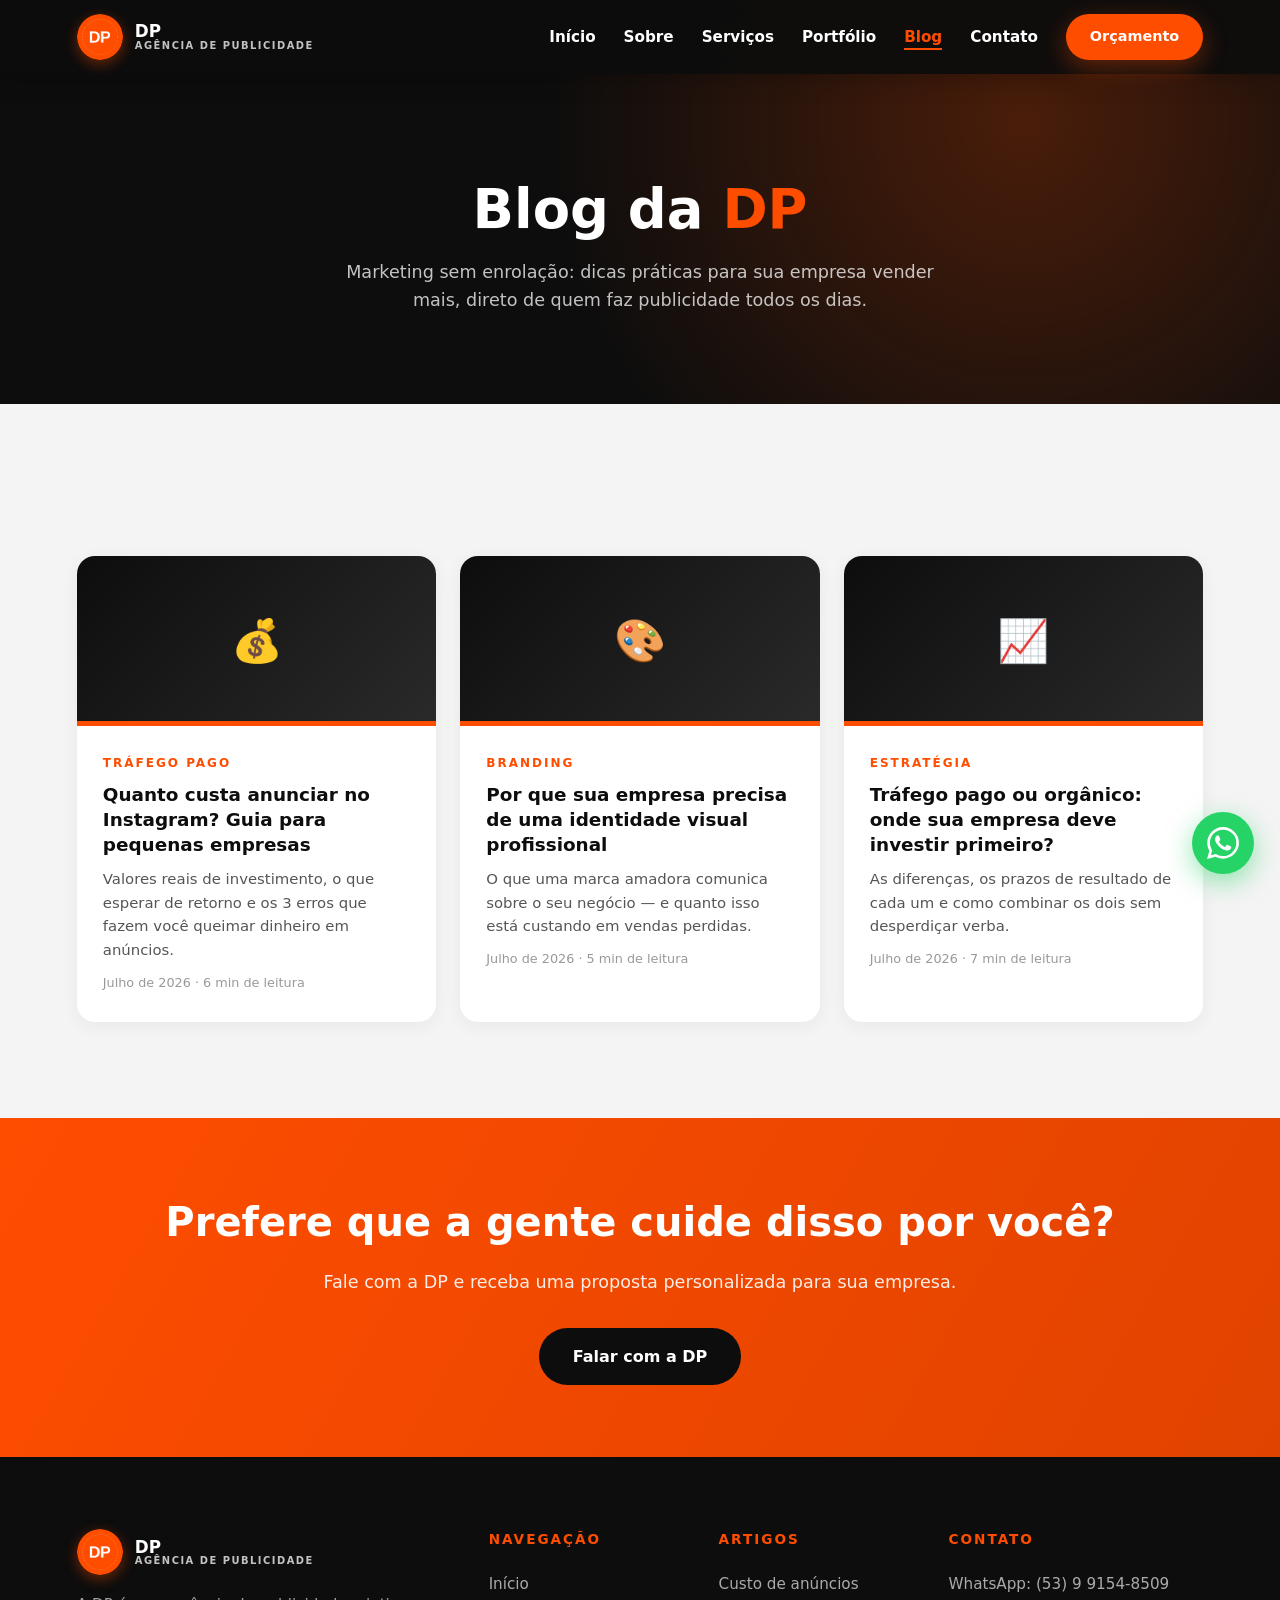
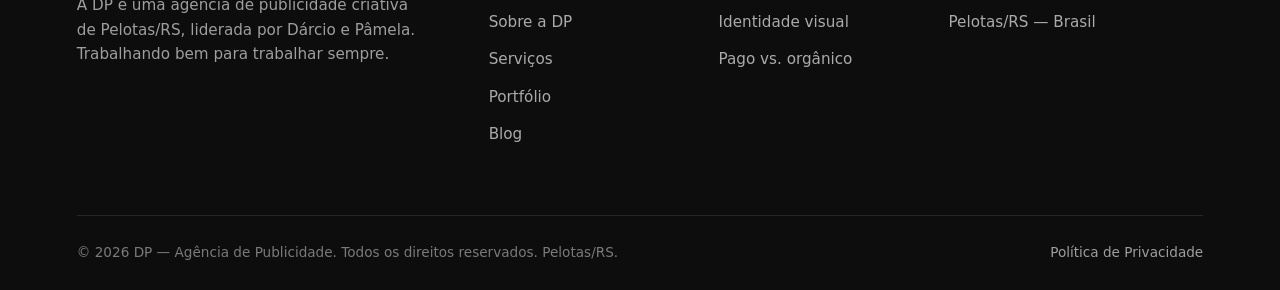
==== blog.html @ 25ed011a "Add files via upload" ====
<!DOCTYPE html>
<html lang="pt-BR">
<head>
<meta charset="UTF-8">
<meta name="viewport" content="width=device-width, initial-scale=1.0">
<title>Blog | DP — Agência de Publicidade em Pelotas/RS</title>
<meta name="description" content="Dicas práticas de marketing, publicidade, branding e tráfego pago para empresas de Pelotas e região — pelo blog da DP Agência de Publicidade.">
<meta name="robots" content="index, follow">
<link rel="canonical" href="https://dpagenciadepublicidade-beep.github.io/sitedpagenciadepublicidade/blog.html">
<link rel="icon" href="img/logo.png">
<link rel="stylesheet" href="css/estilo.css">
</head>
<body>

<header id="header">
  <a href="index.html" class="logo"><img src="img/logo.png" alt="Logo DP"><span class="logo-text">DP<small>Agência de Publicidade</small></span></a>
  <button class="menu-toggle" id="menuToggle" aria-label="Abrir menu" aria-expanded="false"><span></span><span></span><span></span></button>
  <nav id="nav">
    <ul>
      <li><a href="index.html">Início</a></li>
      <li><a href="sobre.html">Sobre</a></li>
      <li><a href="servicos.html">Serviços</a></li>
      <li><a href="galeria.html">Portfólio</a></li>
      <li><a href="blog.html" class="ativo">Blog</a></li>
      <li><a href="index.html#contato">Contato</a></li>
      <li><a href="https://wa.me/5553991548509?text=Ol%C3%A1!%20Quero%20solicitar%20um%20or%C3%A7amento%20com%20a%20DP." target="_blank" rel="noopener" class="btn btn-laranja">Orçamento</a></li>
    </ul>
  </nav>
</header>

<div class="page-hero">
  <h1>Blog da <em>DP</em></h1>
  <p>Marketing sem enrolação: dicas práticas para sua empresa vender mais, direto de quem faz publicidade todos os dias.</p>
</div>

<section class="fundo-cinza">
  <div class="container">
    <div class="grid-3">
      <article class="post-card reveal delay-1"><a href="blog/post-1.html"><div class="post-capa">💰</div><div class="post-corpo"><span class="cat">Tráfego Pago</span><h3>Quanto custa anunciar no Instagram? Guia para pequenas empresas</h3><p>Valores reais de investimento, o que esperar de retorno e os 3 erros que fazem você queimar dinheiro em anúncios.</p><time>Julho de 2026 · 6 min de leitura</time></div></a></article>
      <article class="post-card reveal delay-2"><a href="blog/post-2.html"><div class="post-capa">🎨</div><div class="post-corpo"><span class="cat">Branding</span><h3>Por que sua empresa precisa de uma identidade visual profissional</h3><p>O que uma marca amadora comunica sobre o seu negócio — e quanto isso está custando em vendas perdidas.</p><time>Julho de 2026 · 5 min de leitura</time></div></a></article>
      <article class="post-card reveal delay-3"><a href="blog/post-3.html"><div class="post-capa">📈</div><div class="post-corpo"><span class="cat">Estratégia</span><h3>Tráfego pago ou orgânico: onde sua empresa deve investir primeiro?</h3><p>As diferenças, os prazos de resultado de cada um e como combinar os dois sem desperdiçar verba.</p><time>Julho de 2026 · 7 min de leitura</time></div></a></article>
    </div>
  </div>
</section>

<section class="cta-faixa reveal">
  <h2>Prefere que a gente cuide disso por você?</h2>
  <p>Fale com a DP e receba uma proposta personalizada para sua empresa.</p>
  <a href="https://wa.me/5553991548509?text=Ol%C3%A1!%20Li%20o%20blog%20da%20DP%20e%20quero%20uma%20proposta." target="_blank" rel="noopener" class="btn">Falar com a DP</a>
</section>

<footer>
  <div class="footer-grid">
    <div class="footer-sobre">
      <a href="index.html" class="logo"><img src="img/logo.png" alt="Logo DP"><span class="logo-text">DP<small>Agência de Publicidade</small></span></a>
      <p>A DP é uma agência de publicidade criativa de Pelotas/RS, liderada por Dárcio e Pâmela. Trabalhando bem para trabalhar sempre.</p>
    </div>
    <div class="footer-col"><h4>Navegação</h4><ul><li><a href="index.html">Início</a></li><li><a href="sobre.html">Sobre a DP</a></li><li><a href="servicos.html">Serviços</a></li><li><a href="galeria.html">Portfólio</a></li><li><a href="blog.html">Blog</a></li></ul></div>
    <div class="footer-col"><h4>Artigos</h4><ul><li><a href="blog/post-1.html">Custo de anúncios</a></li><li><a href="blog/post-2.html">Identidade visual</a></li><li><a href="blog/post-3.html">Pago vs. orgânico</a></li></ul></div>
    <div class="footer-col"><h4>Contato</h4><ul><li><a href="https://wa.me/5553991548509" target="_blank" rel="noopener">WhatsApp: (53) 9 9154-8509</a></li><li><a href="index.html#contato">Pelotas/RS — Brasil</a></li></ul></div>
  </div>
  <div class="footer-base">
    <p>© 2026 DP — Agência de Publicidade. Todos os direitos reservados. Pelotas/RS.</p>
    <a href="privacidade.html">Política de Privacidade</a>
  </div>
</footer>

<a class="whats-float" href="https://wa.me/5553991548509?text=Ol%C3%A1!%20Quero%20solicitar%20um%20or%C3%A7amento%20com%20a%20DP." target="_blank" rel="noopener" aria-label="WhatsApp"><svg viewBox="0 0 24 24"><path d="M17.5 14.4c-.3-.15-1.76-.87-2.03-.97-.27-.1-.47-.15-.67.15-.2.3-.77.97-.94 1.17-.17.2-.35.22-.65.07-.3-.15-1.26-.46-2.4-1.48-.89-.79-1.48-1.77-1.66-2.07-.17-.3-.02-.46.13-.61.14-.13.3-.35.45-.52.15-.17.2-.3.3-.5.1-.2.05-.37-.02-.52-.08-.15-.67-1.62-.92-2.22-.24-.58-.49-.5-.67-.51h-.57c-.2 0-.52.07-.8.37-.27.3-1.04 1.02-1.04 2.5 0 1.47 1.07 2.9 1.22 3.1.15.2 2.1 3.2 5.1 4.49.71.3 1.27.49 1.7.63.72.23 1.37.2 1.88.12.58-.09 1.76-.72 2-1.42.25-.7.25-1.29.18-1.42-.08-.12-.28-.2-.58-.35M12.05 21.79h-.01a9.87 9.87 0 0 1-5.03-1.38l-.36-.21-3.74.98 1-3.65-.24-.37a9.85 9.85 0 0 1-1.51-5.26c0-5.45 4.44-9.88 9.9-9.88a9.83 9.83 0 0 1 7 2.9 9.83 9.83 0 0 1 2.89 7c0 5.45-4.44 9.87-9.9 9.87M20.47 3.55A11.8 11.8 0 0 0 12.05 0C5.5 0 .16 5.33.16 11.89c0 2.1.55 4.14 1.59 5.94L.06 24l6.32-1.66a11.9 11.9 0 0 0 5.67 1.44h.01c6.55 0 11.89-5.33 11.89-11.88 0-3.18-1.24-6.16-3.48-8.35"/></svg></a>

<script src="js/main.js"></script>
</body>
</html>
---- css/estilo.css ----
:root{
  --laranja:#FF4D00;--laranja-escuro:#E04300;--laranja-claro:#FF6A26;
  --preto:#0D0D0D;--preto-suave:#1A1A1A;--branco:#FFF;--cinza:#F4F4F4;--cinza-texto:#555;
  --sombra:0 10px 40px rgba(0,0,0,.10);--radius:18px;
}
*{margin:0;padding:0;box-sizing:border-box}
html{scroll-behavior:smooth}
body{font-family:'Segoe UI',system-ui,-apple-system,Arial,sans-serif;color:var(--preto);background:var(--branco);line-height:1.6;overflow-x:hidden}
img{max-width:100%}
a{text-decoration:none;color:inherit}
section{padding:96px 6%}
.container{max-width:1180px;margin:0 auto}
h2.sec-title{font-size:clamp(1.9rem,4vw,2.8rem);font-weight:900;line-height:1.15;margin-bottom:14px}
.sec-tag{display:inline-block;background:rgba(255,77,0,.12);color:var(--laranja);font-weight:700;font-size:.85rem;letter-spacing:2px;text-transform:uppercase;padding:6px 16px;border-radius:100px;margin-bottom:16px}
.sec-sub{color:var(--cinza-texto);max-width:640px;font-size:1.08rem}

/* Animações */
.reveal{opacity:0;transform:translateY(36px);transition:opacity .8s ease,transform .8s cubic-bezier(.2,.7,.3,1)}
.reveal.visible{opacity:1;transform:translateY(0)}
.reveal-left{opacity:0;transform:translateX(-40px);transition:all .8s ease}
.reveal-left.visible{opacity:1;transform:translateX(0)}
.reveal-right{opacity:0;transform:translateX(40px);transition:all .8s ease}
.reveal-right.visible{opacity:1;transform:translateX(0)}
.delay-1{transition-delay:.1s}.delay-2{transition-delay:.2s}.delay-3{transition-delay:.3s}.delay-4{transition-delay:.4s}

/* Botões */
.btn{display:inline-block;font-weight:800;padding:16px 34px;border-radius:100px;font-size:1rem;transition:all .3s ease;cursor:pointer;border:none}
.btn-laranja{background:var(--laranja);color:var(--branco);box-shadow:0 8px 24px rgba(255,77,0,.35)}
.btn-laranja:hover{background:var(--laranja-escuro);transform:translateY(-3px);box-shadow:0 14px 32px rgba(255,77,0,.45)}
.btn-outline{border:2px solid var(--branco);color:var(--branco);background:transparent}
.btn-outline:hover{background:var(--branco);color:var(--preto)}
.btn-preto{background:var(--preto);color:var(--branco)}
.btn-preto:hover{background:var(--laranja);transform:translateY(-3px)}

/* Header */
header{position:fixed;top:0;left:0;width:100%;z-index:1000;padding:14px 6%;display:flex;justify-content:space-between;align-items:center;transition:all .35s ease;background:rgba(13,13,13,.95);backdrop-filter:blur(12px);box-shadow:0 4px 24px rgba(0,0,0,.25)}
header.transparente{background:transparent;box-shadow:none;padding:18px 6%}
.logo{display:flex;align-items:center;gap:12px;color:var(--branco);font-weight:900}
.logo img{width:46px;height:46px;border-radius:50%;box-shadow:0 4px 14px rgba(255,77,0,.4)}
.logo-text{font-size:1.05rem;line-height:1.1}
.logo-text small{display:block;font-size:.62rem;font-weight:600;opacity:.75;letter-spacing:1.5px;text-transform:uppercase}
nav ul{display:flex;list-style:none;gap:28px;align-items:center}
nav a{color:var(--branco);font-weight:600;font-size:.95rem;position:relative;padding:4px 0}
nav a::after{content:'';position:absolute;bottom:0;left:0;width:0;height:2px;background:var(--laranja);transition:width .3s}
nav a:hover::after,nav a.ativo::after{width:100%}
nav a.ativo{color:var(--laranja)}
nav .btn{padding:11px 24px;font-size:.9rem}
nav .btn::after{display:none}
.menu-toggle{display:none;background:none;border:none;cursor:pointer;z-index:1100}
.menu-toggle span{display:block;width:26px;height:3px;background:var(--branco);margin:5px 0;border-radius:3px;transition:.3s}
.menu-toggle.active span:nth-child(1){transform:rotate(45deg) translate(6px,6px)}
.menu-toggle.active span:nth-child(2){opacity:0}
.menu-toggle.active span:nth-child(3){transform:rotate(-45deg) translate(6px,-6px)}

/* Hero home */
.hero{min-height:100vh;display:flex;align-items:center;background:radial-gradient(circle at 78% 22%,rgba(255,77,0,.28) 0%,transparent 42%),radial-gradient(circle at 15% 85%,rgba(255,77,0,.16) 0%,transparent 40%),var(--preto);color:var(--branco);position:relative;overflow:hidden;padding-top:120px}
.hero::before{content:'DP';position:absolute;right:-4%;bottom:-14%;font-size:36vw;font-weight:900;color:rgba(255,255,255,.028);line-height:1;pointer-events:none;user-select:none}
.hero-blob{position:absolute;width:480px;height:480px;border-radius:50%;background:var(--laranja);filter:blur(160px);opacity:.32;top:-120px;right:-80px;animation:flutuar 9s ease-in-out infinite}
@keyframes flutuar{0%,100%{transform:translateY(0) scale(1)}50%{transform:translateY(40px) scale(1.08)}}
.hero .container{position:relative;z-index:2}
.hero-tag{display:inline-flex;align-items:center;gap:8px;border:1px solid rgba(255,255,255,.22);padding:8px 20px;border-radius:100px;font-size:.85rem;font-weight:600;margin-bottom:28px;background:rgba(255,255,255,.05)}
.hero-tag .dot{width:8px;height:8px;background:var(--laranja);border-radius:50%;animation:pulsar 1.6s infinite}
@keyframes pulsar{0%,100%{opacity:1;transform:scale(1)}50%{opacity:.4;transform:scale(.8)}}
.hero h1{font-size:clamp(2.4rem,6vw,4.4rem);font-weight:900;line-height:1.08;max-width:820px;letter-spacing:-1px}
.hero h1 em{font-style:normal;color:var(--laranja)}
.hero p{margin:26px 0 40px;font-size:clamp(1.05rem,2vw,1.3rem);color:rgba(255,255,255,.78);max-width:620px}
.hero-ctas{display:flex;gap:18px;flex-wrap:wrap}
.hero-stats{display:flex;gap:48px;margin-top:70px;flex-wrap:wrap}
.hero-stats div strong{font-size:2rem;font-weight:900;color:var(--laranja);display:block}
.hero-stats div span{font-size:.9rem;color:rgba(255,255,255,.65)}

/* Hero interno */
.page-hero{background:radial-gradient(circle at 80% 30%,rgba(255,77,0,.25) 0%,transparent 45%),var(--preto);color:var(--branco);padding:180px 6% 90px;text-align:center}
.page-hero h1{font-size:clamp(2rem,5vw,3.4rem);font-weight:900;line-height:1.1;max-width:800px;margin:0 auto 18px}
.page-hero h1 em{font-style:normal;color:var(--laranja)}
.page-hero p{color:rgba(255,255,255,.75);max-width:640px;margin:0 auto;font-size:1.1rem}

/* Cards genéricos */
.grid-2{display:grid;grid-template-columns:1fr 1fr;gap:26px;margin-top:56px}
.grid-3{display:grid;grid-template-columns:repeat(3,1fr);gap:24px;margin-top:56px}
.grid-4{display:grid;grid-template-columns:repeat(4,1fr);gap:24px;margin-top:56px}
.card{background:var(--branco);border-radius:var(--radius);padding:40px 34px;transition:all .4s ease;box-shadow:0 4px 18px rgba(0,0,0,.05)}
.card:hover{transform:translateY(-8px);box-shadow:var(--sombra)}
.card h3{font-size:1.25rem;font-weight:800;margin-bottom:10px}
.card p{color:var(--cinza-texto);font-size:.97rem;margin-bottom:14px}
.card .icone{width:58px;height:58px;border-radius:14px;background:rgba(255,77,0,.12);display:flex;align-items:center;justify-content:center;font-size:1.6rem;margin-bottom:20px}
.card-escuro{background:var(--preto-suave);border:1px solid rgba(255,255,255,.08);color:var(--branco)}
.card-escuro p{color:rgba(255,255,255,.62)}
.card-escuro:hover{border-color:rgba(255,77,0,.5);box-shadow:0 20px 50px rgba(255,77,0,.15)}
.link-laranja{color:var(--laranja);font-weight:700;font-size:.92rem;display:inline-flex;align-items:center;gap:6px;transition:gap .3s}
.link-laranja:hover{gap:12px}
.fundo-cinza{background:var(--cinza)}
.fundo-preto{background:var(--preto);color:var(--branco)}
.fundo-preto .sec-sub{color:rgba(255,255,255,.65)}

/* CTA faixa */
.cta-faixa{background:linear-gradient(120deg,var(--laranja) 0%,var(--laranja-escuro) 100%);color:var(--branco);text-align:center;padding:72px 6%}
.cta-faixa h2{font-size:clamp(1.7rem,3.6vw,2.5rem);font-weight:900;margin-bottom:14px}
.cta-faixa p{opacity:.9;margin-bottom:32px;font-size:1.1rem}
.cta-faixa .btn{background:var(--preto);color:var(--branco)}
.cta-faixa .btn:hover{background:var(--branco);color:var(--preto);transform:translateY(-3px)}

/* Equipe (sobre) */
.team-grid{display:grid;grid-template-columns:1fr 1fr;gap:32px;margin-top:56px}
.team-card{background:var(--branco);border-radius:var(--radius);padding:46px 40px;text-align:center;box-shadow:0 4px 18px rgba(0,0,0,.05);transition:all .4s ease;position:relative;overflow:hidden}
.team-card::before{content:'';position:absolute;top:0;left:0;width:100%;height:5px;background:var(--laranja)}
.team-card:hover{transform:translateY(-8px);box-shadow:var(--sombra)}
.avatar{width:120px;height:120px;border-radius:50%;margin:0 auto 22px;background:radial-gradient(circle at 32% 28%,var(--laranja-claro),var(--laranja) 60%,var(--laranja-escuro));display:flex;align-items:center;justify-content:center;color:#fff;font-size:2.6rem;font-weight:900;box-shadow:0 10px 30px rgba(255,77,0,.35)}
.team-card h3{font-size:1.5rem;font-weight:900}
.team-card .cargo{color:var(--laranja);font-weight:800;font-size:.85rem;letter-spacing:2px;text-transform:uppercase;display:block;margin:6px 0 18px}
.team-card p{color:var(--cinza-texto);font-size:.98rem}
.team-frase{background:var(--cinza);border-left:5px solid var(--laranja);padding:20px 24px;border-radius:0 14px 14px 0;margin-top:20px;font-style:italic;font-weight:600;text-align:left}

/* Processo */
.processo{display:grid;grid-template-columns:repeat(4,1fr);gap:24px;margin-top:56px;counter-reset:passo}
.passo{background:var(--preto-suave);border:1px solid rgba(255,255,255,.08);border-radius:var(--radius);padding:34px 26px;position:relative;color:var(--branco)}
.passo::before{counter-increment:passo;content:counter(passo,decimal-leading-zero);font-size:2.4rem;font-weight:900;color:var(--laranja);display:block;margin-bottom:12px}
.passo h3{font-size:1.1rem;font-weight:800;margin-bottom:8px}
.passo p{color:rgba(255,255,255,.62);font-size:.92rem}

/* FAQ */
.faq{max-width:820px;margin:48px auto 0}
.faq details{background:var(--branco);border-radius:14px;margin-bottom:14px;box-shadow:0 4px 14px rgba(0,0,0,.05);overflow:hidden}
.faq summary{padding:22px 26px;font-weight:800;cursor:pointer;list-style:none;display:flex;justify-content:space-between;align-items:center}
.faq summary::after{content:'+';color:var(--laranja);font-size:1.5rem;font-weight:900}
.faq details[open] summary::after{content:'−'}
.faq details p{padding:0 26px 22px;color:var(--cinza-texto)}

/* Galeria / mocks */
.portfolio-grid{display:grid;grid-template-columns:repeat(3,1fr);gap:24px;margin-top:56px}
.port-item{aspect-ratio:4/3;border-radius:var(--radius);overflow:hidden;position:relative;cursor:pointer;background:var(--preto)}
.port-visual{position:absolute;inset:0;display:flex;align-items:center;justify-content:center;transition:transform .5s ease;overflow:hidden}
.port-item:hover .port-visual{transform:scale(1.06)}
.port-info{position:absolute;inset:0;background:linear-gradient(to top,rgba(13,13,13,.94) 0%,transparent 55%);display:flex;flex-direction:column;justify-content:flex-end;padding:26px;opacity:0;transition:opacity .4s}
.port-item:hover .port-info{opacity:1}
.port-info h3{color:var(--branco);font-size:1.12rem;font-weight:800}
.port-info span{color:var(--laranja);font-size:.85rem;font-weight:700;text-transform:uppercase;letter-spacing:1px}
.mock{width:100%;height:100%;display:flex;flex-direction:column;align-items:center;justify-content:center;gap:12px}
.mock-cafe{background:#2B1D12}
.mock-cafe .selo{width:74px;height:74px;border-radius:50%;border:2.5px solid #D9A05B;display:flex;align-items:center;justify-content:center;color:#D9A05B;font-weight:900;font-size:1.5rem;font-family:Georgia,serif}
.mock-cafe .nome{color:#F4E9DC;font-family:Georgia,serif;letter-spacing:5px;font-size:.85rem;text-transform:uppercase}
.mock-cafe .paleta{display:flex;gap:8px}
.mock-cafe .paleta i{width:22px;height:22px;border-radius:6px;display:block}
.mock-verao{background:linear-gradient(135deg,#FF4D00,#FFB347);position:relative}
.mock-verao h4{font-size:1.8rem;font-weight:900;color:#fff;font-style:italic;line-height:1;text-align:center;text-shadow:0 4px 18px rgba(0,0,0,.2);transform:rotate(-4deg)}
.mock-verao .sol{position:absolute;top:14px;right:16px;width:44px;height:44px;border-radius:50%;background:#FFE08A;box-shadow:0 0 30px 8px rgba(255,224,138,.8)}
.mock-verao small{color:rgba(255,255,255,.95);font-weight:700;letter-spacing:3px;font-size:.7rem}
.mock-social{background:#111;display:grid;grid-template-columns:repeat(3,1fr);grid-template-rows:repeat(3,1fr);gap:5px;padding:18px}
.mock-social i{border-radius:8px;display:block}
.mock-social i:nth-child(odd){background:linear-gradient(135deg,#FF4D00,#E04300)}
.mock-social i:nth-child(even){background:#2A2A2A;display:flex;align-items:center;justify-content:center}
.mock-social i:nth-child(even)::after{content:'Aa';color:#FF4D00;font-weight:900;font-size:.9rem}
.mock-trafego{background:#101418;align-items:flex-start;padding:26px;gap:8px}
.mock-trafego .roas{color:#4ADE80;font-size:1.9rem;font-weight:900}
.mock-trafego .lbl{color:rgba(255,255,255,.55);font-size:.72rem;letter-spacing:2px;text-transform:uppercase}
.mock-trafego .barras{display:flex;align-items:flex-end;gap:8px;height:64px;margin-top:6px}
.mock-trafego .barras i{width:16px;border-radius:4px 4px 0 0;background:linear-gradient(to top,#FF4D00,#FF6A26);display:block}
.mock-video{background:linear-gradient(135deg,#1A1A1A,#333);position:relative}
.mock-video .play{width:64px;height:64px;border-radius:50%;background:#FF4D00;display:flex;align-items:center;justify-content:center;box-shadow:0 8px 30px rgba(255,77,0,.5)}
.mock-video .play::after{content:'';border-style:solid;border-width:11px 0 11px 18px;border-color:transparent transparent transparent #fff;margin-left:4px}
.mock-video .timeline{position:absolute;bottom:20px;left:20px;right:20px;height:5px;border-radius:5px;background:rgba(255,255,255,.2)}
.mock-video .timeline::before{content:'';position:absolute;left:0;top:0;bottom:0;width:62%;border-radius:5px;background:#FF4D00}
.mock-rebrand{flex-direction:row;gap:0;padding:0}
.mock-rebrand .antes,.mock-rebrand .depois{flex:1;height:100%;display:flex;flex-direction:column;align-items:center;justify-content:center;gap:8px}
.mock-rebrand .antes{background:#D8D2C4;color:#7A7263;font-family:Georgia,serif}
.mock-rebrand .antes b{font-size:1.05rem;letter-spacing:1px}
.mock-rebrand .depois{background:#0D0D0D;color:#fff}
.mock-rebrand .depois b{font-size:1.2rem;font-weight:900;letter-spacing:2px;color:#FF4D00}
.mock-rebrand small{font-size:.6rem;letter-spacing:2px;text-transform:uppercase;opacity:.7}
.mock-imob{background:linear-gradient(135deg,#0F2A3D,#1B4965);color:#fff}
.mock-imob b{font-size:1.3rem;font-weight:900;letter-spacing:3px}
.mock-imob .tag-venda{background:#FF4D00;color:#fff;font-size:.7rem;font-weight:800;letter-spacing:2px;padding:5px 14px;border-radius:100px}
.mock-imob small{opacity:.7;font-size:.75rem}
.mock-fit{background:linear-gradient(135deg,#111,#2A2A2A);color:#fff;position:relative}
.mock-fit b{font-size:1.6rem;font-weight:900;font-style:italic;color:#FF4D00}
.mock-fit small{letter-spacing:3px;font-size:.7rem;opacity:.8}
.mock-fit .halter{font-size:2rem}
.mock-doce{background:#FFE9F0;color:#B03060}
.mock-doce .cupcake{font-size:2.6rem}
.mock-doce b{font-family:Georgia,serif;font-size:1.2rem;letter-spacing:2px}
.mock-doce small{font-size:.7rem;letter-spacing:3px;text-transform:uppercase;opacity:.7}

/* Blog */
.post-card{background:var(--branco);border-radius:var(--radius);overflow:hidden;box-shadow:0 4px 18px rgba(0,0,0,.05);transition:all .4s ease;display:flex;flex-direction:column}
.post-card:hover{transform:translateY(-8px);box-shadow:var(--sombra)}
.post-capa{height:170px;display:flex;align-items:center;justify-content:center;font-size:2.6rem;background:linear-gradient(135deg,var(--preto),#2A2A2A);position:relative}
.post-capa::after{content:'';position:absolute;left:0;bottom:0;width:100%;height:5px;background:var(--laranja)}
.post-corpo{padding:28px 26px;display:flex;flex-direction:column;gap:10px;flex:1}
.post-corpo .cat{color:var(--laranja);font-weight:800;font-size:.75rem;letter-spacing:2px;text-transform:uppercase}
.post-corpo h3{font-size:1.15rem;font-weight:800;line-height:1.35}
.post-corpo p{color:var(--cinza-texto);font-size:.93rem;flex:1}
.post-corpo time{color:#999;font-size:.8rem}

/* Artigo */
.artigo{max-width:780px;margin:0 auto;padding:60px 6% 90px}
.artigo .meta{color:#999;font-size:.88rem;margin-bottom:34px;display:flex;gap:14px;flex-wrap:wrap;align-items:center}
.artigo .meta .cat{color:var(--laranja);font-weight:800;text-transform:uppercase;letter-spacing:1px}
.artigo h2{font-size:1.6rem;font-weight:900;margin:40px 0 14px}
.artigo h3{font-size:1.2rem;font-weight:800;margin:28px 0 10px}
.artigo p{color:#333;margin-bottom:16px;font-size:1.04rem}
.artigo ul,.artigo ol{margin:0 0 16px 22px;color:#333}
.artigo li{margin-bottom:8px}
.artigo .destaque{background:rgba(255,77,0,.08);border-left:5px solid var(--laranja);padding:20px 24px;border-radius:0 14px 14px 0;margin:26px 0;font-weight:600}
.artigo .cta-artigo{background:var(--preto);color:#fff;border-radius:var(--radius);padding:34px;text-align:center;margin-top:44px}
.artigo .cta-artigo h3{margin:0 0 8px}
.artigo .cta-artigo p{color:rgba(255,255,255,.7);margin-bottom:20px}
.voltar-blog{display:inline-block;margin-bottom:26px;color:var(--laranja);font-weight:700}

/* Contato */
.contato-grid{display:grid;grid-template-columns:1fr 1fr;gap:56px;margin-top:56px}
.form-card{background:var(--branco);border-radius:var(--radius);padding:44px;box-shadow:var(--sombra)}
.form-grupo{margin-bottom:20px}
.form-grupo label{display:block;font-weight:700;font-size:.9rem;margin-bottom:8px}
.form-grupo input,.form-grupo textarea,.form-grupo select{width:100%;padding:14px 18px;border:2px solid #E5E5E5;border-radius:12px;font-size:1rem;font-family:inherit;transition:border-color .3s;background:var(--branco)}
.form-grupo input:focus,.form-grupo textarea:focus,.form-grupo select:focus{outline:none;border-color:var(--laranja)}
.form-card .btn{width:100%}
.contato-info{display:flex;flex-direction:column;gap:22px}
.info-card{background:var(--branco);border-radius:var(--radius);padding:28px 30px;display:flex;gap:20px;align-items:flex-start;box-shadow:0 4px 18px rgba(0,0,0,.05);transition:transform .3s}
.info-card:hover{transform:translateX(8px)}
.info-icone{width:52px;height:52px;min-width:52px;border-radius:14px;background:rgba(255,77,0,.12);display:flex;align-items:center;justify-content:center;font-size:1.4rem}
.info-card h3{font-size:1.05rem;font-weight:800;margin-bottom:4px}
.info-card p,.info-card a{color:var(--cinza-texto);font-size:.95rem}
.info-card a.whats-link{color:var(--laranja);font-weight:800;font-size:1.05rem}
.whats-cta{background:#25D366;color:var(--branco);border-radius:var(--radius);padding:28px 30px;text-align:center;font-weight:800;font-size:1.05rem;display:block;transition:all .3s;box-shadow:0 8px 24px rgba(37,211,102,.35)}
.whats-cta:hover{transform:translateY(-4px);box-shadow:0 14px 32px rgba(37,211,102,.45)}
.whats-cta small{display:block;font-weight:500;font-size:.85rem;opacity:.9;margin-top:4px}

/* Footer */
footer{background:var(--preto);color:var(--branco);padding:72px 6% 0}
.footer-grid{max-width:1180px;margin:0 auto;display:grid;grid-template-columns:2fr 1fr 1fr 1.4fr;gap:48px;padding-bottom:56px}
.footer-sobre p{color:rgba(255,255,255,.6);font-size:.95rem;margin-top:18px;max-width:340px}
.footer-col h4{font-size:.85rem;text-transform:uppercase;letter-spacing:2px;color:var(--laranja);margin-bottom:20px;font-weight:800}
.footer-col ul{list-style:none}
.footer-col li{margin-bottom:12px}
.footer-col a{color:rgba(255,255,255,.65);font-size:.95rem;transition:color .3s}
.footer-col a:hover{color:var(--laranja)}
.footer-base{border-top:1px solid rgba(255,255,255,.1);padding:26px 0;display:flex;justify-content:space-between;align-items:center;max-width:1180px;margin:0 auto;flex-wrap:wrap;gap:12px}
.footer-base p{color:rgba(255,255,255,.45);font-size:.85rem}
.footer-base a{color:rgba(255,255,255,.6);font-size:.85rem}
.footer-base a:hover{color:var(--laranja)}

/* WhatsApp flutuante */
.whats-float{position:fixed;bottom:26px;right:26px;width:62px;height:62px;background:#25D366;border-radius:50%;display:flex;align-items:center;justify-content:center;z-index:900;box-shadow:0 8px 26px rgba(37,211,102,.5);transition:transform .3s;animation:pulsarWhats 2.4s infinite}
.whats-float:hover{transform:scale(1.12)}
.whats-float svg{width:32px;height:32px;fill:#fff}
@keyframes pulsarWhats{0%,100%{box-shadow:0 8px 26px rgba(37,211,102,.5)}50%{box-shadow:0 8px 26px rgba(37,211,102,.5),0 0 0 14px rgba(37,211,102,.12)}}

/* Responsivo */
@media(max-width:1024px){
  .grid-4,.processo{grid-template-columns:repeat(2,1fr)}
  .grid-3,.portfolio-grid{grid-template-columns:repeat(2,1fr)}
  .footer-grid{grid-template-columns:1fr 1fr}
}
@media(max-width:768px){
  section{padding:72px 6%}
  .menu-toggle{display:block}
  nav{position:fixed;top:0;right:-100%;width:min(320px,82vw);height:100vh;background:var(--preto);transition:right .4s ease;padding:110px 36px;z-index:1050;box-shadow:-10px 0 40px rgba(0,0,0,.4)}
  nav.aberto{right:0}
  nav ul{flex-direction:column;align-items:flex-start;gap:26px}
  nav a{font-size:1.1rem}
  .grid-2,.contato-grid,.team-grid{grid-template-columns:1fr}
  .hero-stats{gap:28px}
  .form-card{padding:32px 24px}
  .page-hero{padding:150px 6% 70px}
}
@media(max-width:520px){
  .grid-3,.grid-4,.portfolio-grid,.footer-grid,.processo{grid-template-columns:1fr}
  .hero h1{font-size:2.2rem}
}
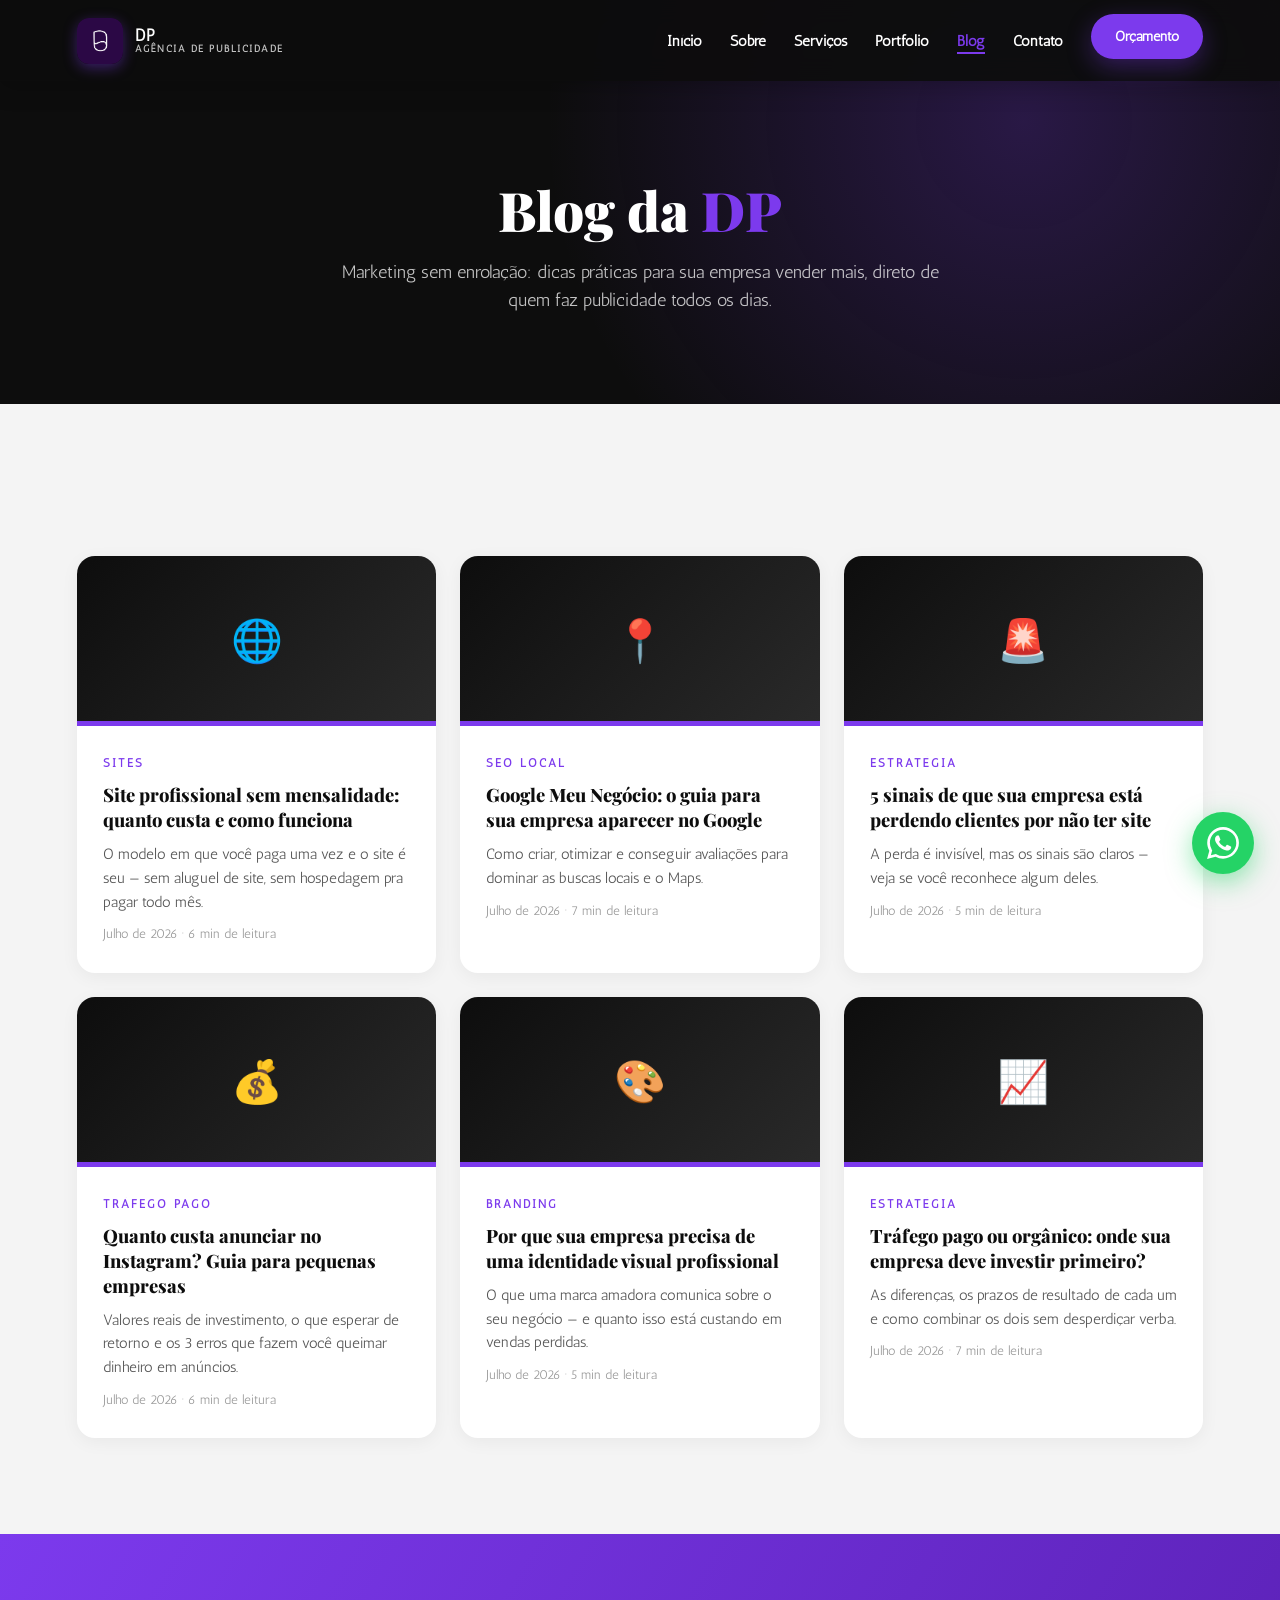
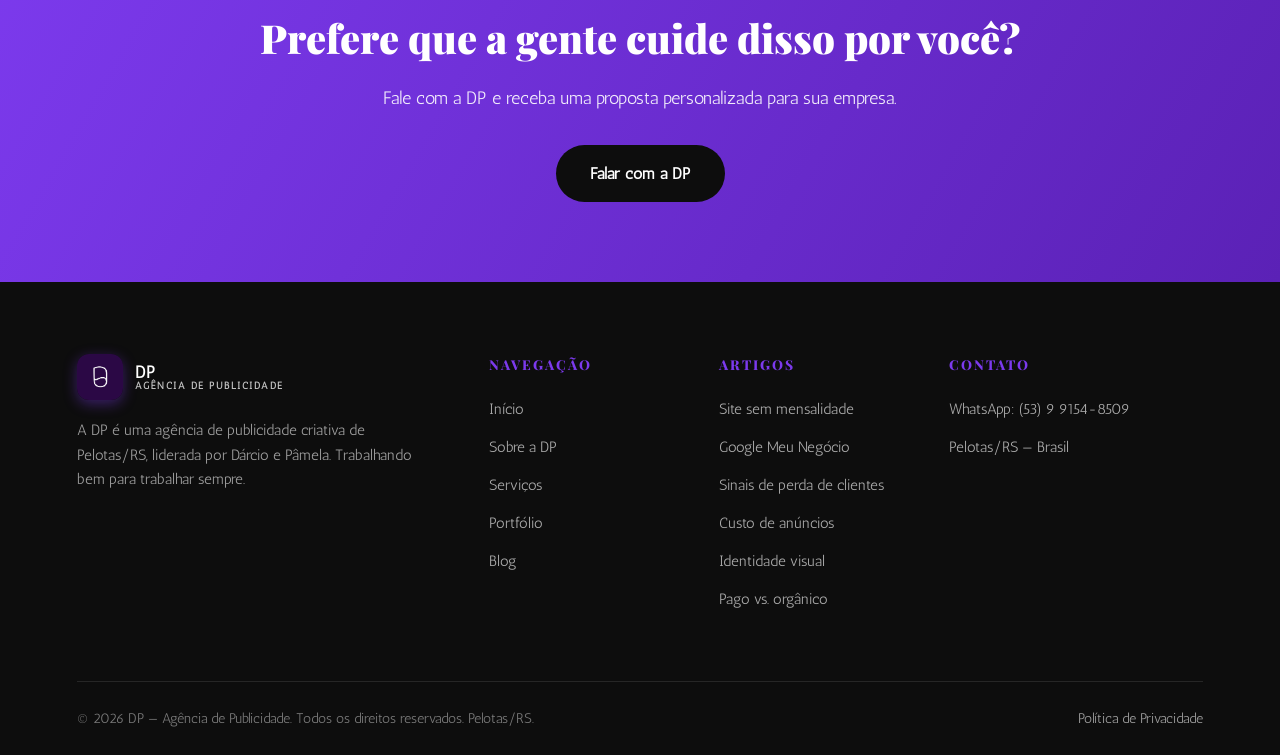
==== commit 24d1a5e1: "Add files via upload" ====
--- a/blog.html
+++ b/blog.html
@@ -8,6 +8,8 @@
 <meta name="robots" content="index, follow">
 <link rel="canonical" href="https://dpagenciadepublicidade-beep.github.io/sitedpagenciadepublicidade/blog.html">
 <link rel="icon" href="img/logo.png">
+<link href="https://fonts.cdnfonts.com/css/hatton" rel="stylesheet">
+<link href="https://fonts.googleapis.com/css2?family=Playfair+Display:wght@600;700;800&family=Antic&display=swap" rel="stylesheet">
 <link rel="stylesheet" href="css/estilo.css">
 </head>
 <body>
@@ -23,7 +25,7 @@
       <li><a href="galeria.html">Portfólio</a></li>
       <li><a href="blog.html" class="ativo">Blog</a></li>
       <li><a href="index.html#contato">Contato</a></li>
-      <li><a href="https://wa.me/5553991548509?text=Ol%C3%A1!%20Quero%20solicitar%20um%20or%C3%A7amento%20com%20a%20DP." target="_blank" rel="noopener" class="btn btn-laranja">Orçamento</a></li>
+      <li><a href="https://wa.me/5553991548509?text=Ol%C3%A1!%20Quero%20solicitar%20um%20or%C3%A7amento%20com%20a%20DP." target="_blank" rel="noopener" class="btn btn-roxo">Orçamento</a></li>
     </ul>
   </nav>
 </header>
@@ -36,6 +38,9 @@
 <section class="fundo-cinza">
   <div class="container">
     <div class="grid-3">
+      <article class="post-card reveal delay-1"><a href="blog/post-4.html"><div class="post-capa">🌐</div><div class="post-corpo"><span class="cat">Sites</span><h3>Site profissional sem mensalidade: quanto custa e como funciona</h3><p>O modelo em que você paga uma vez e o site é seu — sem aluguel de site, sem hospedagem pra pagar todo mês.</p><time>Julho de 2026 · 6 min de leitura</time></div></a></article>
+      <article class="post-card reveal delay-2"><a href="blog/post-5.html"><div class="post-capa">📍</div><div class="post-corpo"><span class="cat">SEO Local</span><h3>Google Meu Negócio: o guia para sua empresa aparecer no Google</h3><p>Como criar, otimizar e conseguir avaliações para dominar as buscas locais e o Maps.</p><time>Julho de 2026 · 7 min de leitura</time></div></a></article>
+      <article class="post-card reveal delay-3"><a href="blog/post-6.html"><div class="post-capa">🚨</div><div class="post-corpo"><span class="cat">Estratégia</span><h3>5 sinais de que sua empresa está perdendo clientes por não ter site</h3><p>A perda é invisível, mas os sinais são claros — veja se você reconhece algum deles.</p><time>Julho de 2026 · 5 min de leitura</time></div></a></article>
       <article class="post-card reveal delay-1"><a href="blog/post-1.html"><div class="post-capa">💰</div><div class="post-corpo"><span class="cat">Tráfego Pago</span><h3>Quanto custa anunciar no Instagram? Guia para pequenas empresas</h3><p>Valores reais de investimento, o que esperar de retorno e os 3 erros que fazem você queimar dinheiro em anúncios.</p><time>Julho de 2026 · 6 min de leitura</time></div></a></article>
       <article class="post-card reveal delay-2"><a href="blog/post-2.html"><div class="post-capa">🎨</div><div class="post-corpo"><span class="cat">Branding</span><h3>Por que sua empresa precisa de uma identidade visual profissional</h3><p>O que uma marca amadora comunica sobre o seu negócio — e quanto isso está custando em vendas perdidas.</p><time>Julho de 2026 · 5 min de leitura</time></div></a></article>
       <article class="post-card reveal delay-3"><a href="blog/post-3.html"><div class="post-capa">📈</div><div class="post-corpo"><span class="cat">Estratégia</span><h3>Tráfego pago ou orgânico: onde sua empresa deve investir primeiro?</h3><p>As diferenças, os prazos de resultado de cada um e como combinar os dois sem desperdiçar verba.</p><time>Julho de 2026 · 7 min de leitura</time></div></a></article>
@@ -56,7 +61,7 @@
       <p>A DP é uma agência de publicidade criativa de Pelotas/RS, liderada por Dárcio e Pâmela. Trabalhando bem para trabalhar sempre.</p>
     </div>
     <div class="footer-col"><h4>Navegação</h4><ul><li><a href="index.html">Início</a></li><li><a href="sobre.html">Sobre a DP</a></li><li><a href="servicos.html">Serviços</a></li><li><a href="galeria.html">Portfólio</a></li><li><a href="blog.html">Blog</a></li></ul></div>
-    <div class="footer-col"><h4>Artigos</h4><ul><li><a href="blog/post-1.html">Custo de anúncios</a></li><li><a href="blog/post-2.html">Identidade visual</a></li><li><a href="blog/post-3.html">Pago vs. orgânico</a></li></ul></div>
+    <div class="footer-col"><h4>Artigos</h4><ul><li><a href="blog/post-4.html">Site sem mensalidade</a></li><li><a href="blog/post-5.html">Google Meu Negócio</a></li><li><a href="blog/post-6.html">Sinais de perda de clientes</a></li><li><a href="blog/post-1.html">Custo de anúncios</a></li><li><a href="blog/post-2.html">Identidade visual</a></li><li><a href="blog/post-3.html">Pago vs. orgânico</a></li></ul></div>
     <div class="footer-col"><h4>Contato</h4><ul><li><a href="https://wa.me/5553991548509" target="_blank" rel="noopener">WhatsApp: (53) 9 9154-8509</a></li><li><a href="index.html#contato">Pelotas/RS — Brasil</a></li></ul></div>
   </div>
   <div class="footer-base">
--- a/css/estilo.css
+++ b/css/estilo.css
@@ -1,17 +1,21 @@
+/* ===== DP Agência — tema ROXO (v2) =====
+   Títulos: fonte Hatton (fallback Playfair Display).
+   Paleta: --roxo (ação), --roxo-profundo (fundo da logo). ===== */
 :root{
-  --laranja:#FF4D00;--laranja-escuro:#E04300;--laranja-claro:#FF6A26;
+  --roxo:#7C3AED;--roxo-escuro:#5B21B6;--roxo-claro:#9F67FF;--roxo-profundo:#26013F;
   --preto:#0D0D0D;--preto-suave:#1A1A1A;--branco:#FFF;--cinza:#F4F4F4;--cinza-texto:#555;
   --sombra:0 10px 40px rgba(0,0,0,.10);--radius:18px;
 }
 *{margin:0;padding:0;box-sizing:border-box}
 html{scroll-behavior:smooth}
-body{font-family:'Segoe UI',system-ui,-apple-system,Arial,sans-serif;color:var(--preto);background:var(--branco);line-height:1.6;overflow-x:hidden}
+body{font-family:'Antic','Segoe UI',system-ui,Arial,sans-serif;font-size:1.02rem;color:var(--preto);background:var(--branco);line-height:1.6;overflow-x:hidden}
 img{max-width:100%}
 a{text-decoration:none;color:inherit}
 section{padding:96px 6%}
 .container{max-width:1180px;margin:0 auto}
+h1,h2,h3,h4{font-family:'Hatton','Playfair Display',Georgia,serif}
 h2.sec-title{font-size:clamp(1.9rem,4vw,2.8rem);font-weight:900;line-height:1.15;margin-bottom:14px}
-.sec-tag{display:inline-block;background:rgba(255,77,0,.12);color:var(--laranja);font-weight:700;font-size:.85rem;letter-spacing:2px;text-transform:uppercase;padding:6px 16px;border-radius:100px;margin-bottom:16px}
+.sec-tag{display:inline-block;background:rgba(124,58,237,.12);color:var(--roxo);font-weight:700;font-size:.85rem;letter-spacing:2px;text-transform:uppercase;padding:6px 16px;border-radius:100px;margin-bottom:16px}
 .sec-sub{color:var(--cinza-texto);max-width:640px;font-size:1.08rem}
 
 /* Animações */
@@ -25,25 +29,25 @@
 
 /* Botões */
 .btn{display:inline-block;font-weight:800;padding:16px 34px;border-radius:100px;font-size:1rem;transition:all .3s ease;cursor:pointer;border:none}
-.btn-laranja{background:var(--laranja);color:var(--branco);box-shadow:0 8px 24px rgba(255,77,0,.35)}
-.btn-laranja:hover{background:var(--laranja-escuro);transform:translateY(-3px);box-shadow:0 14px 32px rgba(255,77,0,.45)}
+.btn-roxo{background:var(--roxo);color:var(--branco);box-shadow:0 8px 24px rgba(124,58,237,.35)}
+.btn-roxo:hover{background:var(--roxo-escuro);transform:translateY(-3px);box-shadow:0 14px 32px rgba(124,58,237,.45)}
 .btn-outline{border:2px solid var(--branco);color:var(--branco);background:transparent}
 .btn-outline:hover{background:var(--branco);color:var(--preto)}
 .btn-preto{background:var(--preto);color:var(--branco)}
-.btn-preto:hover{background:var(--laranja);transform:translateY(-3px)}
+.btn-preto:hover{background:var(--roxo);transform:translateY(-3px)}
 
 /* Header */
 header{position:fixed;top:0;left:0;width:100%;z-index:1000;padding:14px 6%;display:flex;justify-content:space-between;align-items:center;transition:all .35s ease;background:rgba(13,13,13,.95);backdrop-filter:blur(12px);box-shadow:0 4px 24px rgba(0,0,0,.25)}
 header.transparente{background:transparent;box-shadow:none;padding:18px 6%}
 .logo{display:flex;align-items:center;gap:12px;color:var(--branco);font-weight:900}
-.logo img{width:46px;height:46px;border-radius:50%;box-shadow:0 4px 14px rgba(255,77,0,.4)}
+.logo img{width:46px;height:46px;border-radius:12px;box-shadow:0 4px 14px rgba(124,58,237,.4)}
 .logo-text{font-size:1.05rem;line-height:1.1}
 .logo-text small{display:block;font-size:.62rem;font-weight:600;opacity:.75;letter-spacing:1.5px;text-transform:uppercase}
 nav ul{display:flex;list-style:none;gap:28px;align-items:center}
 nav a{color:var(--branco);font-weight:600;font-size:.95rem;position:relative;padding:4px 0}
-nav a::after{content:'';position:absolute;bottom:0;left:0;width:0;height:2px;background:var(--laranja);transition:width .3s}
+nav a::after{content:'';position:absolute;bottom:0;left:0;width:0;height:2px;background:var(--roxo);transition:width .3s}
 nav a:hover::after,nav a.ativo::after{width:100%}
-nav a.ativo{color:var(--laranja)}
+nav a.ativo{color:var(--roxo)}
 nav .btn{padding:11px 24px;font-size:.9rem}
 nav .btn::after{display:none}
 .menu-toggle{display:none;background:none;border:none;cursor:pointer;z-index:1100}
@@ -53,26 +57,26 @@
 .menu-toggle.active span:nth-child(3){transform:rotate(-45deg) translate(6px,-6px)}
 
 /* Hero home */
-.hero{min-height:100vh;display:flex;align-items:center;background:radial-gradient(circle at 78% 22%,rgba(255,77,0,.28) 0%,transparent 42%),radial-gradient(circle at 15% 85%,rgba(255,77,0,.16) 0%,transparent 40%),var(--preto);color:var(--branco);position:relative;overflow:hidden;padding-top:120px}
+.hero{min-height:100vh;display:flex;align-items:center;background:radial-gradient(circle at 78% 22%,rgba(124,58,237,.28) 0%,transparent 42%),radial-gradient(circle at 15% 85%,rgba(124,58,237,.16) 0%,transparent 40%),var(--preto);color:var(--branco);position:relative;overflow:hidden;padding-top:120px}
 .hero::before{content:'DP';position:absolute;right:-4%;bottom:-14%;font-size:36vw;font-weight:900;color:rgba(255,255,255,.028);line-height:1;pointer-events:none;user-select:none}
-.hero-blob{position:absolute;width:480px;height:480px;border-radius:50%;background:var(--laranja);filter:blur(160px);opacity:.32;top:-120px;right:-80px;animation:flutuar 9s ease-in-out infinite}
+.hero-blob{position:absolute;width:480px;height:480px;border-radius:50%;background:var(--roxo);filter:blur(160px);opacity:.32;top:-120px;right:-80px;animation:flutuar 9s ease-in-out infinite}
 @keyframes flutuar{0%,100%{transform:translateY(0) scale(1)}50%{transform:translateY(40px) scale(1.08)}}
 .hero .container{position:relative;z-index:2}
 .hero-tag{display:inline-flex;align-items:center;gap:8px;border:1px solid rgba(255,255,255,.22);padding:8px 20px;border-radius:100px;font-size:.85rem;font-weight:600;margin-bottom:28px;background:rgba(255,255,255,.05)}
-.hero-tag .dot{width:8px;height:8px;background:var(--laranja);border-radius:50%;animation:pulsar 1.6s infinite}
+.hero-tag .dot{width:8px;height:8px;background:var(--roxo);border-radius:50%;animation:pulsar 1.6s infinite}
 @keyframes pulsar{0%,100%{opacity:1;transform:scale(1)}50%{opacity:.4;transform:scale(.8)}}
 .hero h1{font-size:clamp(2.4rem,6vw,4.4rem);font-weight:900;line-height:1.08;max-width:820px;letter-spacing:-1px}
-.hero h1 em{font-style:normal;color:var(--laranja)}
+.hero h1 em{font-style:normal;color:var(--roxo)}
 .hero p{margin:26px 0 40px;font-size:clamp(1.05rem,2vw,1.3rem);color:rgba(255,255,255,.78);max-width:620px}
 .hero-ctas{display:flex;gap:18px;flex-wrap:wrap}
 .hero-stats{display:flex;gap:48px;margin-top:70px;flex-wrap:wrap}
-.hero-stats div strong{font-size:2rem;font-weight:900;color:var(--laranja);display:block}
+.hero-stats div strong{font-size:2rem;font-weight:900;color:var(--roxo);display:block}
 .hero-stats div span{font-size:.9rem;color:rgba(255,255,255,.65)}
 
 /* Hero interno */
-.page-hero{background:radial-gradient(circle at 80% 30%,rgba(255,77,0,.25) 0%,transparent 45%),var(--preto);color:var(--branco);padding:180px 6% 90px;text-align:center}
+.page-hero{background:radial-gradient(circle at 80% 30%,rgba(124,58,237,.25) 0%,transparent 45%),var(--preto);color:var(--branco);padding:180px 6% 90px;text-align:center}
 .page-hero h1{font-size:clamp(2rem,5vw,3.4rem);font-weight:900;line-height:1.1;max-width:800px;margin:0 auto 18px}
-.page-hero h1 em{font-style:normal;color:var(--laranja)}
+.page-hero h1 em{font-style:normal;color:var(--roxo)}
 .page-hero p{color:rgba(255,255,255,.75);max-width:640px;margin:0 auto;font-size:1.1rem}
 
 /* Cards genéricos */
@@ -83,18 +87,18 @@
 .card:hover{transform:translateY(-8px);box-shadow:var(--sombra)}
 .card h3{font-size:1.25rem;font-weight:800;margin-bottom:10px}
 .card p{color:var(--cinza-texto);font-size:.97rem;margin-bottom:14px}
-.card .icone{width:58px;height:58px;border-radius:14px;background:rgba(255,77,0,.12);display:flex;align-items:center;justify-content:center;font-size:1.6rem;margin-bottom:20px}
+.card .icone{width:58px;height:58px;border-radius:14px;background:rgba(124,58,237,.12);display:flex;align-items:center;justify-content:center;font-size:1.6rem;margin-bottom:20px}
 .card-escuro{background:var(--preto-suave);border:1px solid rgba(255,255,255,.08);color:var(--branco)}
 .card-escuro p{color:rgba(255,255,255,.62)}
-.card-escuro:hover{border-color:rgba(255,77,0,.5);box-shadow:0 20px 50px rgba(255,77,0,.15)}
-.link-laranja{color:var(--laranja);font-weight:700;font-size:.92rem;display:inline-flex;align-items:center;gap:6px;transition:gap .3s}
-.link-laranja:hover{gap:12px}
+.card-escuro:hover{border-color:rgba(124,58,237,.5);box-shadow:0 20px 50px rgba(124,58,237,.15)}
+.link-roxo{color:var(--roxo);font-weight:700;font-size:.92rem;display:inline-flex;align-items:center;gap:6px;transition:gap .3s}
+.link-roxo:hover{gap:12px}
 .fundo-cinza{background:var(--cinza)}
 .fundo-preto{background:var(--preto);color:var(--branco)}
 .fundo-preto .sec-sub{color:rgba(255,255,255,.65)}
 
 /* CTA faixa */
-.cta-faixa{background:linear-gradient(120deg,var(--laranja) 0%,var(--laranja-escuro) 100%);color:var(--branco);text-align:center;padding:72px 6%}
+.cta-faixa{background:linear-gradient(120deg,var(--roxo) 0%,var(--roxo-escuro) 100%);color:var(--branco);text-align:center;padding:72px 6%}
 .cta-faixa h2{font-size:clamp(1.7rem,3.6vw,2.5rem);font-weight:900;margin-bottom:14px}
 .cta-faixa p{opacity:.9;margin-bottom:32px;font-size:1.1rem}
 .cta-faixa .btn{background:var(--preto);color:var(--branco)}
@@ -103,18 +107,18 @@
 /* Equipe (sobre) */
 .team-grid{display:grid;grid-template-columns:1fr 1fr;gap:32px;margin-top:56px}
 .team-card{background:var(--branco);border-radius:var(--radius);padding:46px 40px;text-align:center;box-shadow:0 4px 18px rgba(0,0,0,.05);transition:all .4s ease;position:relative;overflow:hidden}
-.team-card::before{content:'';position:absolute;top:0;left:0;width:100%;height:5px;background:var(--laranja)}
+.team-card::before{content:'';position:absolute;top:0;left:0;width:100%;height:5px;background:var(--roxo)}
 .team-card:hover{transform:translateY(-8px);box-shadow:var(--sombra)}
-.avatar{width:120px;height:120px;border-radius:50%;margin:0 auto 22px;background:radial-gradient(circle at 32% 28%,var(--laranja-claro),var(--laranja) 60%,var(--laranja-escuro));display:flex;align-items:center;justify-content:center;color:#fff;font-size:2.6rem;font-weight:900;box-shadow:0 10px 30px rgba(255,77,0,.35)}
+.avatar{width:120px;height:120px;border-radius:50%;margin:0 auto 22px;background:radial-gradient(circle at 32% 28%,var(--roxo-claro),var(--roxo) 60%,var(--roxo-escuro));display:flex;align-items:center;justify-content:center;color:#fff;font-size:2.6rem;font-weight:900;box-shadow:0 10px 30px rgba(124,58,237,.35)}
 .team-card h3{font-size:1.5rem;font-weight:900}
-.team-card .cargo{color:var(--laranja);font-weight:800;font-size:.85rem;letter-spacing:2px;text-transform:uppercase;display:block;margin:6px 0 18px}
+.team-card .cargo{color:var(--roxo);font-weight:800;font-size:.85rem;letter-spacing:2px;text-transform:uppercase;display:block;margin:6px 0 18px}
 .team-card p{color:var(--cinza-texto);font-size:.98rem}
-.team-frase{background:var(--cinza);border-left:5px solid var(--laranja);padding:20px 24px;border-radius:0 14px 14px 0;margin-top:20px;font-style:italic;font-weight:600;text-align:left}
+.team-frase{background:var(--cinza);border-left:5px solid var(--roxo);padding:20px 24px;border-radius:0 14px 14px 0;margin-top:20px;font-style:italic;font-weight:600;text-align:left}
 
 /* Processo */
 .processo{display:grid;grid-template-columns:repeat(4,1fr);gap:24px;margin-top:56px;counter-reset:passo}
 .passo{background:var(--preto-suave);border:1px solid rgba(255,255,255,.08);border-radius:var(--radius);padding:34px 26px;position:relative;color:var(--branco)}
-.passo::before{counter-increment:passo;content:counter(passo,decimal-leading-zero);font-size:2.4rem;font-weight:900;color:var(--laranja);display:block;margin-bottom:12px}
+.passo::before{counter-increment:passo;content:counter(passo,decimal-leading-zero);font-size:2.4rem;font-weight:900;color:var(--roxo);display:block;margin-bottom:12px}
 .passo h3{font-size:1.1rem;font-weight:800;margin-bottom:8px}
 .passo p{color:rgba(255,255,255,.62);font-size:.92rem}
 
@@ -122,7 +126,7 @@
 .faq{max-width:820px;margin:48px auto 0}
 .faq details{background:var(--branco);border-radius:14px;margin-bottom:14px;box-shadow:0 4px 14px rgba(0,0,0,.05);overflow:hidden}
 .faq summary{padding:22px 26px;font-weight:800;cursor:pointer;list-style:none;display:flex;justify-content:space-between;align-items:center}
-.faq summary::after{content:'+';color:var(--laranja);font-size:1.5rem;font-weight:900}
+.faq summary::after{content:'+';color:var(--roxo);font-size:1.5rem;font-weight:900}
 .faq details[open] summary::after{content:'−'}
 .faq details p{padding:0 26px 22px;color:var(--cinza-texto)}
 
@@ -134,45 +138,45 @@
 .port-info{position:absolute;inset:0;background:linear-gradient(to top,rgba(13,13,13,.94) 0%,transparent 55%);display:flex;flex-direction:column;justify-content:flex-end;padding:26px;opacity:0;transition:opacity .4s}
 .port-item:hover .port-info{opacity:1}
 .port-info h3{color:var(--branco);font-size:1.12rem;font-weight:800}
-.port-info span{color:var(--laranja);font-size:.85rem;font-weight:700;text-transform:uppercase;letter-spacing:1px}
+.port-info span{color:var(--roxo);font-size:.85rem;font-weight:700;text-transform:uppercase;letter-spacing:1px}
 .mock{width:100%;height:100%;display:flex;flex-direction:column;align-items:center;justify-content:center;gap:12px}
 .mock-cafe{background:#2B1D12}
 .mock-cafe .selo{width:74px;height:74px;border-radius:50%;border:2.5px solid #D9A05B;display:flex;align-items:center;justify-content:center;color:#D9A05B;font-weight:900;font-size:1.5rem;font-family:Georgia,serif}
 .mock-cafe .nome{color:#F4E9DC;font-family:Georgia,serif;letter-spacing:5px;font-size:.85rem;text-transform:uppercase}
 .mock-cafe .paleta{display:flex;gap:8px}
 .mock-cafe .paleta i{width:22px;height:22px;border-radius:6px;display:block}
-.mock-verao{background:linear-gradient(135deg,#FF4D00,#FFB347);position:relative}
+.mock-verao{background:linear-gradient(135deg,#7C3AED,#FFB347);position:relative}
 .mock-verao h4{font-size:1.8rem;font-weight:900;color:#fff;font-style:italic;line-height:1;text-align:center;text-shadow:0 4px 18px rgba(0,0,0,.2);transform:rotate(-4deg)}
-.mock-verao .sol{position:absolute;top:14px;right:16px;width:44px;height:44px;border-radius:50%;background:#FFE08A;box-shadow:0 0 30px 8px rgba(255,224,138,.8)}
+.mock-verao .sol{position:absolute;top:14px;right:16px;width:44px;height:44px;border-radius:50%;background:#E9D5FF;box-shadow:0 0 30px 8px rgba(233,213,255,.8)}
 .mock-verao small{color:rgba(255,255,255,.95);font-weight:700;letter-spacing:3px;font-size:.7rem}
 .mock-social{background:#111;display:grid;grid-template-columns:repeat(3,1fr);grid-template-rows:repeat(3,1fr);gap:5px;padding:18px}
 .mock-social i{border-radius:8px;display:block}
-.mock-social i:nth-child(odd){background:linear-gradient(135deg,#FF4D00,#E04300)}
+.mock-social i:nth-child(odd){background:linear-gradient(135deg,#7C3AED,#5B21B6)}
 .mock-social i:nth-child(even){background:#2A2A2A;display:flex;align-items:center;justify-content:center}
-.mock-social i:nth-child(even)::after{content:'Aa';color:#FF4D00;font-weight:900;font-size:.9rem}
+.mock-social i:nth-child(even)::after{content:'Aa';color:#7C3AED;font-weight:900;font-size:.9rem}
 .mock-trafego{background:#101418;align-items:flex-start;padding:26px;gap:8px}
 .mock-trafego .roas{color:#4ADE80;font-size:1.9rem;font-weight:900}
 .mock-trafego .lbl{color:rgba(255,255,255,.55);font-size:.72rem;letter-spacing:2px;text-transform:uppercase}
 .mock-trafego .barras{display:flex;align-items:flex-end;gap:8px;height:64px;margin-top:6px}
-.mock-trafego .barras i{width:16px;border-radius:4px 4px 0 0;background:linear-gradient(to top,#FF4D00,#FF6A26);display:block}
+.mock-trafego .barras i{width:16px;border-radius:4px 4px 0 0;background:linear-gradient(to top,#7C3AED,#9F67FF);display:block}
 .mock-video{background:linear-gradient(135deg,#1A1A1A,#333);position:relative}
-.mock-video .play{width:64px;height:64px;border-radius:50%;background:#FF4D00;display:flex;align-items:center;justify-content:center;box-shadow:0 8px 30px rgba(255,77,0,.5)}
+.mock-video .play{width:64px;height:64px;border-radius:50%;background:#7C3AED;display:flex;align-items:center;justify-content:center;box-shadow:0 8px 30px rgba(124,58,237,.5)}
 .mock-video .play::after{content:'';border-style:solid;border-width:11px 0 11px 18px;border-color:transparent transparent transparent #fff;margin-left:4px}
 .mock-video .timeline{position:absolute;bottom:20px;left:20px;right:20px;height:5px;border-radius:5px;background:rgba(255,255,255,.2)}
-.mock-video .timeline::before{content:'';position:absolute;left:0;top:0;bottom:0;width:62%;border-radius:5px;background:#FF4D00}
+.mock-video .timeline::before{content:'';position:absolute;left:0;top:0;bottom:0;width:62%;border-radius:5px;background:#7C3AED}
 .mock-rebrand{flex-direction:row;gap:0;padding:0}
 .mock-rebrand .antes,.mock-rebrand .depois{flex:1;height:100%;display:flex;flex-direction:column;align-items:center;justify-content:center;gap:8px}
 .mock-rebrand .antes{background:#D8D2C4;color:#7A7263;font-family:Georgia,serif}
 .mock-rebrand .antes b{font-size:1.05rem;letter-spacing:1px}
 .mock-rebrand .depois{background:#0D0D0D;color:#fff}
-.mock-rebrand .depois b{font-size:1.2rem;font-weight:900;letter-spacing:2px;color:#FF4D00}
+.mock-rebrand .depois b{font-size:1.2rem;font-weight:900;letter-spacing:2px;color:#7C3AED}
 .mock-rebrand small{font-size:.6rem;letter-spacing:2px;text-transform:uppercase;opacity:.7}
 .mock-imob{background:linear-gradient(135deg,#0F2A3D,#1B4965);color:#fff}
 .mock-imob b{font-size:1.3rem;font-weight:900;letter-spacing:3px}
-.mock-imob .tag-venda{background:#FF4D00;color:#fff;font-size:.7rem;font-weight:800;letter-spacing:2px;padding:5px 14px;border-radius:100px}
+.mock-imob .tag-venda{background:#7C3AED;color:#fff;font-size:.7rem;font-weight:800;letter-spacing:2px;padding:5px 14px;border-radius:100px}
 .mock-imob small{opacity:.7;font-size:.75rem}
 .mock-fit{background:linear-gradient(135deg,#111,#2A2A2A);color:#fff;position:relative}
-.mock-fit b{font-size:1.6rem;font-weight:900;font-style:italic;color:#FF4D00}
+.mock-fit b{font-size:1.6rem;font-weight:900;font-style:italic;color:#7C3AED}
 .mock-fit small{letter-spacing:3px;font-size:.7rem;opacity:.8}
 .mock-fit .halter{font-size:2rem}
 .mock-doce{background:#FFE9F0;color:#B03060}
@@ -184,9 +188,9 @@
 .post-card{background:var(--branco);border-radius:var(--radius);overflow:hidden;box-shadow:0 4px 18px rgba(0,0,0,.05);transition:all .4s ease;display:flex;flex-direction:column}
 .post-card:hover{transform:translateY(-8px);box-shadow:var(--sombra)}
 .post-capa{height:170px;display:flex;align-items:center;justify-content:center;font-size:2.6rem;background:linear-gradient(135deg,var(--preto),#2A2A2A);position:relative}
-.post-capa::after{content:'';position:absolute;left:0;bottom:0;width:100%;height:5px;background:var(--laranja)}
+.post-capa::after{content:'';position:absolute;left:0;bottom:0;width:100%;height:5px;background:var(--roxo)}
 .post-corpo{padding:28px 26px;display:flex;flex-direction:column;gap:10px;flex:1}
-.post-corpo .cat{color:var(--laranja);font-weight:800;font-size:.75rem;letter-spacing:2px;text-transform:uppercase}
+.post-corpo .cat{color:var(--roxo);font-weight:800;font-size:.75rem;letter-spacing:2px;text-transform:uppercase}
 .post-corpo h3{font-size:1.15rem;font-weight:800;line-height:1.35}
 .post-corpo p{color:var(--cinza-texto);font-size:.93rem;flex:1}
 .post-corpo time{color:#999;font-size:.8rem}
@@ -194,17 +198,17 @@
 /* Artigo */
 .artigo{max-width:780px;margin:0 auto;padding:60px 6% 90px}
 .artigo .meta{color:#999;font-size:.88rem;margin-bottom:34px;display:flex;gap:14px;flex-wrap:wrap;align-items:center}
-.artigo .meta .cat{color:var(--laranja);font-weight:800;text-transform:uppercase;letter-spacing:1px}
+.artigo .meta .cat{color:var(--roxo);font-weight:800;text-transform:uppercase;letter-spacing:1px}
 .artigo h2{font-size:1.6rem;font-weight:900;margin:40px 0 14px}
 .artigo h3{font-size:1.2rem;font-weight:800;margin:28px 0 10px}
 .artigo p{color:#333;margin-bottom:16px;font-size:1.04rem}
 .artigo ul,.artigo ol{margin:0 0 16px 22px;color:#333}
 .artigo li{margin-bottom:8px}
-.artigo .destaque{background:rgba(255,77,0,.08);border-left:5px solid var(--laranja);padding:20px 24px;border-radius:0 14px 14px 0;margin:26px 0;font-weight:600}
+.artigo .destaque{background:rgba(124,58,237,.08);border-left:5px solid var(--roxo);padding:20px 24px;border-radius:0 14px 14px 0;margin:26px 0;font-weight:600}
 .artigo .cta-artigo{background:var(--preto);color:#fff;border-radius:var(--radius);padding:34px;text-align:center;margin-top:44px}
 .artigo .cta-artigo h3{margin:0 0 8px}
 .artigo .cta-artigo p{color:rgba(255,255,255,.7);margin-bottom:20px}
-.voltar-blog{display:inline-block;margin-bottom:26px;color:var(--laranja);font-weight:700}
+.voltar-blog{display:inline-block;margin-bottom:26px;color:var(--roxo);font-weight:700}
 
 /* Contato */
 .contato-grid{display:grid;grid-template-columns:1fr 1fr;gap:56px;margin-top:56px}
@@ -212,15 +216,15 @@
 .form-grupo{margin-bottom:20px}
 .form-grupo label{display:block;font-weight:700;font-size:.9rem;margin-bottom:8px}
 .form-grupo input,.form-grupo textarea,.form-grupo select{width:100%;padding:14px 18px;border:2px solid #E5E5E5;border-radius:12px;font-size:1rem;font-family:inherit;transition:border-color .3s;background:var(--branco)}
-.form-grupo input:focus,.form-grupo textarea:focus,.form-grupo select:focus{outline:none;border-color:var(--laranja)}
+.form-grupo input:focus,.form-grupo textarea:focus,.form-grupo select:focus{outline:none;border-color:var(--roxo)}
 .form-card .btn{width:100%}
 .contato-info{display:flex;flex-direction:column;gap:22px}
 .info-card{background:var(--branco);border-radius:var(--radius);padding:28px 30px;display:flex;gap:20px;align-items:flex-start;box-shadow:0 4px 18px rgba(0,0,0,.05);transition:transform .3s}
 .info-card:hover{transform:translateX(8px)}
-.info-icone{width:52px;height:52px;min-width:52px;border-radius:14px;background:rgba(255,77,0,.12);display:flex;align-items:center;justify-content:center;font-size:1.4rem}
+.info-icone{width:52px;height:52px;min-width:52px;border-radius:14px;background:rgba(124,58,237,.12);display:flex;align-items:center;justify-content:center;font-size:1.4rem}
 .info-card h3{font-size:1.05rem;font-weight:800;margin-bottom:4px}
 .info-card p,.info-card a{color:var(--cinza-texto);font-size:.95rem}
-.info-card a.whats-link{color:var(--laranja);font-weight:800;font-size:1.05rem}
+.info-card a.whats-link{color:var(--roxo);font-weight:800;font-size:1.05rem}
 .whats-cta{background:#25D366;color:var(--branco);border-radius:var(--radius);padding:28px 30px;text-align:center;font-weight:800;font-size:1.05rem;display:block;transition:all .3s;box-shadow:0 8px 24px rgba(37,211,102,.35)}
 .whats-cta:hover{transform:translateY(-4px);box-shadow:0 14px 32px rgba(37,211,102,.45)}
 .whats-cta small{display:block;font-weight:500;font-size:.85rem;opacity:.9;margin-top:4px}
@@ -229,15 +233,15 @@
 footer{background:var(--preto);color:var(--branco);padding:72px 6% 0}
 .footer-grid{max-width:1180px;margin:0 auto;display:grid;grid-template-columns:2fr 1fr 1fr 1.4fr;gap:48px;padding-bottom:56px}
 .footer-sobre p{color:rgba(255,255,255,.6);font-size:.95rem;margin-top:18px;max-width:340px}
-.footer-col h4{font-size:.85rem;text-transform:uppercase;letter-spacing:2px;color:var(--laranja);margin-bottom:20px;font-weight:800}
+.footer-col h4{font-size:.85rem;text-transform:uppercase;letter-spacing:2px;color:var(--roxo);margin-bottom:20px;font-weight:800}
 .footer-col ul{list-style:none}
 .footer-col li{margin-bottom:12px}
 .footer-col a{color:rgba(255,255,255,.65);font-size:.95rem;transition:color .3s}
-.footer-col a:hover{color:var(--laranja)}
+.footer-col a:hover{color:var(--roxo)}
 .footer-base{border-top:1px solid rgba(255,255,255,.1);padding:26px 0;display:flex;justify-content:space-between;align-items:center;max-width:1180px;margin:0 auto;flex-wrap:wrap;gap:12px}
 .footer-base p{color:rgba(255,255,255,.45);font-size:.85rem}
 .footer-base a{color:rgba(255,255,255,.6);font-size:.85rem}
-.footer-base a:hover{color:var(--laranja)}
+.footer-base a:hover{color:var(--roxo)}
 
 /* WhatsApp flutuante */
 .whats-float{position:fixed;bottom:26px;right:26px;width:62px;height:62px;background:#25D366;border-radius:50%;display:flex;align-items:center;justify-content:center;z-index:900;box-shadow:0 8px 26px rgba(37,211,102,.5);transition:transform .3s;animation:pulsarWhats 2.4s infinite}
@@ -267,3 +271,78 @@
   .grid-3,.grid-4,.portfolio-grid,.footer-grid,.processo{grid-template-columns:1fr}
   .hero h1{font-size:2.2rem}
 }
+
+/* ===== Cases de sucesso (sites reais) + Simulador ===== */
+.cases-grid{display:grid;grid-template-columns:repeat(3,1fr);gap:24px;margin-top:56px}
+@media(max-width:1024px){.cases-grid{grid-template-columns:repeat(2,1fr)}}
+@media(max-width:640px){.cases-grid{grid-template-columns:1fr}}
+.case-item{background:var(--branco);border-radius:var(--radius);overflow:hidden;cursor:pointer;box-shadow:0 4px 18px rgba(0,0,0,.06);transition:transform .35s ease,box-shadow .35s ease;border:1px solid #EEE}
+.case-item:hover{transform:translateY(-8px);box-shadow:0 20px 50px rgba(124,58,237,.18)}
+.case-browser{display:flex;align-items:center;gap:10px;background:var(--roxo-profundo);padding:10px 14px}
+.case-browser .dots{display:flex;gap:5px}
+.case-browser .dots i{width:9px;height:9px;border-radius:50%;background:rgba(255,255,255,.25);display:block}
+.case-browser .dots i:first-child{background:#9F67FF}
+.case-url{color:rgba(255,255,255,.6);font-size:.72rem;letter-spacing:.5px;white-space:nowrap;overflow:hidden;text-overflow:ellipsis}
+.case-body{padding:24px 22px}
+.case-tag{color:var(--roxo);font-weight:800;font-size:.72rem;letter-spacing:2px;text-transform:uppercase}
+.case-body h3{font-size:1.2rem;margin:6px 0 8px}
+.case-body p{color:var(--cinza-texto);font-size:.92rem;margin-bottom:16px}
+.case-play{display:inline-flex;align-items:center;gap:8px;color:var(--roxo);font-weight:800;font-size:.88rem}
+.case-play::before{content:'';width:0;height:0;border-style:solid;border-width:6px 0 6px 10px;border-color:transparent transparent transparent var(--roxo)}
+.case-item:hover .case-play{text-decoration:underline}
+/* Simulador (modal com iframe — abre por cima, sem sair da página) */
+.sim-overlay{position:fixed;inset:0;background:rgba(13,13,13,.82);backdrop-filter:blur(6px);z-index:2000;display:none;align-items:center;justify-content:center;padding:3vh 3vw}
+.sim-overlay.aberto{display:flex;animation:simFade .3s ease}
+@keyframes simFade{from{opacity:0}to{opacity:1}}
+.sim-janela{width:min(1150px,100%);height:90vh;background:#fff;border-radius:16px;overflow:hidden;display:flex;flex-direction:column;box-shadow:0 40px 120px rgba(0,0,0,.5);animation:simSobe .35s cubic-bezier(.2,.7,.3,1)}
+@keyframes simSobe{from{transform:translateY(40px);opacity:0}to{transform:none;opacity:1}}
+.sim-topo{display:flex;align-items:center;gap:14px;padding:12px 18px;background:var(--roxo-profundo);color:#fff}
+.sim-topo .dots{display:flex;gap:6px}
+.sim-topo .dots i{width:11px;height:11px;border-radius:50%;display:block}
+.sim-topo .dots i:nth-child(1){background:#FF5F57}.sim-topo .dots i:nth-child(2){background:#FEBC2E}.sim-topo .dots i:nth-child(3){background:#28C840}
+.sim-titulo{flex:1;font-weight:700;font-size:.92rem;white-space:nowrap;overflow:hidden;text-overflow:ellipsis}
+.sim-nova-aba{color:rgba(255,255,255,.75);font-size:.8rem;font-weight:700;border:1px solid rgba(255,255,255,.3);padding:6px 14px;border-radius:100px;transition:.25s}
+.sim-nova-aba:hover{background:rgba(255,255,255,.12);color:#fff}
+.sim-fechar{background:none;border:none;color:#fff;font-size:1.6rem;cursor:pointer;line-height:1;padding:2px 8px;border-radius:8px;transition:.25s}
+.sim-fechar:hover{background:rgba(255,255,255,.15)}
+.sim-janela iframe{flex:1;width:100%;border:0;background:#fff}
+.sim-carregando{position:absolute;color:#999;font-size:.9rem}
+body.sim-travado{overflow:hidden}
+
+/* ===== Animações extras (v2) ===== */
+/* barra de progresso de leitura (injetada pelo main.js) */
+.scroll-progress{position:fixed;top:0;left:0;height:3px;width:0;background:linear-gradient(90deg,var(--roxo),var(--roxo-claro));z-index:2001}
+/* brilho que atravessa os botões no hover */
+.btn{position:relative;overflow:hidden}
+.btn::before{content:'';position:absolute;top:0;left:-80%;width:50%;height:100%;background:linear-gradient(105deg,transparent,rgba(255,255,255,.35),transparent);transform:skewX(-20deg);transition:left .6s ease;pointer-events:none}
+.btn:hover::before{left:130%}
+/* ícone dos cards balança no hover */
+.card:hover .icone{animation:balanca .55s ease}
+@keyframes balanca{0%,100%{transform:rotate(0)}30%{transform:rotate(-8deg) scale(1.08)}65%{transform:rotate(8deg)}}
+/* logo com vida */
+.logo img{transition:transform .4s cubic-bezier(.2,.7,.3,1)}
+.logo:hover img{transform:rotate(-6deg) scale(1.1)}
+/* entrada dos heros internos */
+.page-hero h1{animation:sobeFade .8s ease both}
+.page-hero p{animation:sobeFade .8s .15s ease both}
+@keyframes sobeFade{from{opacity:0;transform:translateY(26px)}to{opacity:1;transform:none}}
+/* capa dos posts flutua no hover */
+.post-capa{transition:transform .3s}
+.post-card:hover .post-capa{animation:capaPulsa 1.1s ease infinite}
+@keyframes capaPulsa{0%,100%{transform:translateY(0)}50%{transform:translateY(-7px)}}
+/* faixa marquee (home) */
+.marquee{background:var(--roxo-profundo);overflow:hidden;padding:16px 0;white-space:nowrap;border-top:1px solid rgba(255,255,255,.08);border-bottom:1px solid rgba(255,255,255,.08)}
+.marquee-track{display:inline-block;animation:desliza 26s linear infinite}
+.marquee:hover .marquee-track{animation-play-state:paused}
+.marquee span{font-family:'Hatton','Playfair Display',Georgia,serif;color:rgba(255,255,255,.85);font-size:1.02rem;letter-spacing:2px;margin:0 18px}
+.marquee em{color:var(--roxo-claro);font-style:normal;margin:0 6px}
+@keyframes desliza{from{transform:translateX(0)}to{transform:translateX(-50%)}}
+/* stats do hero sobem com contador (JS) + destaque */
+.hero-stats div strong{transition:transform .3s}
+.hero-stats div:hover strong{transform:scale(1.12)}
+/* respeito a quem prefere menos movimento */
+@media(prefers-reduced-motion:reduce){
+  .btn::before{display:none}
+  .marquee-track,.post-card:hover .post-capa,.card:hover .icone,.hero-blob{animation:none!important}
+  .reveal,.reveal-left,.reveal-right{opacity:1!important;transform:none!important;transition:none!important}
+}
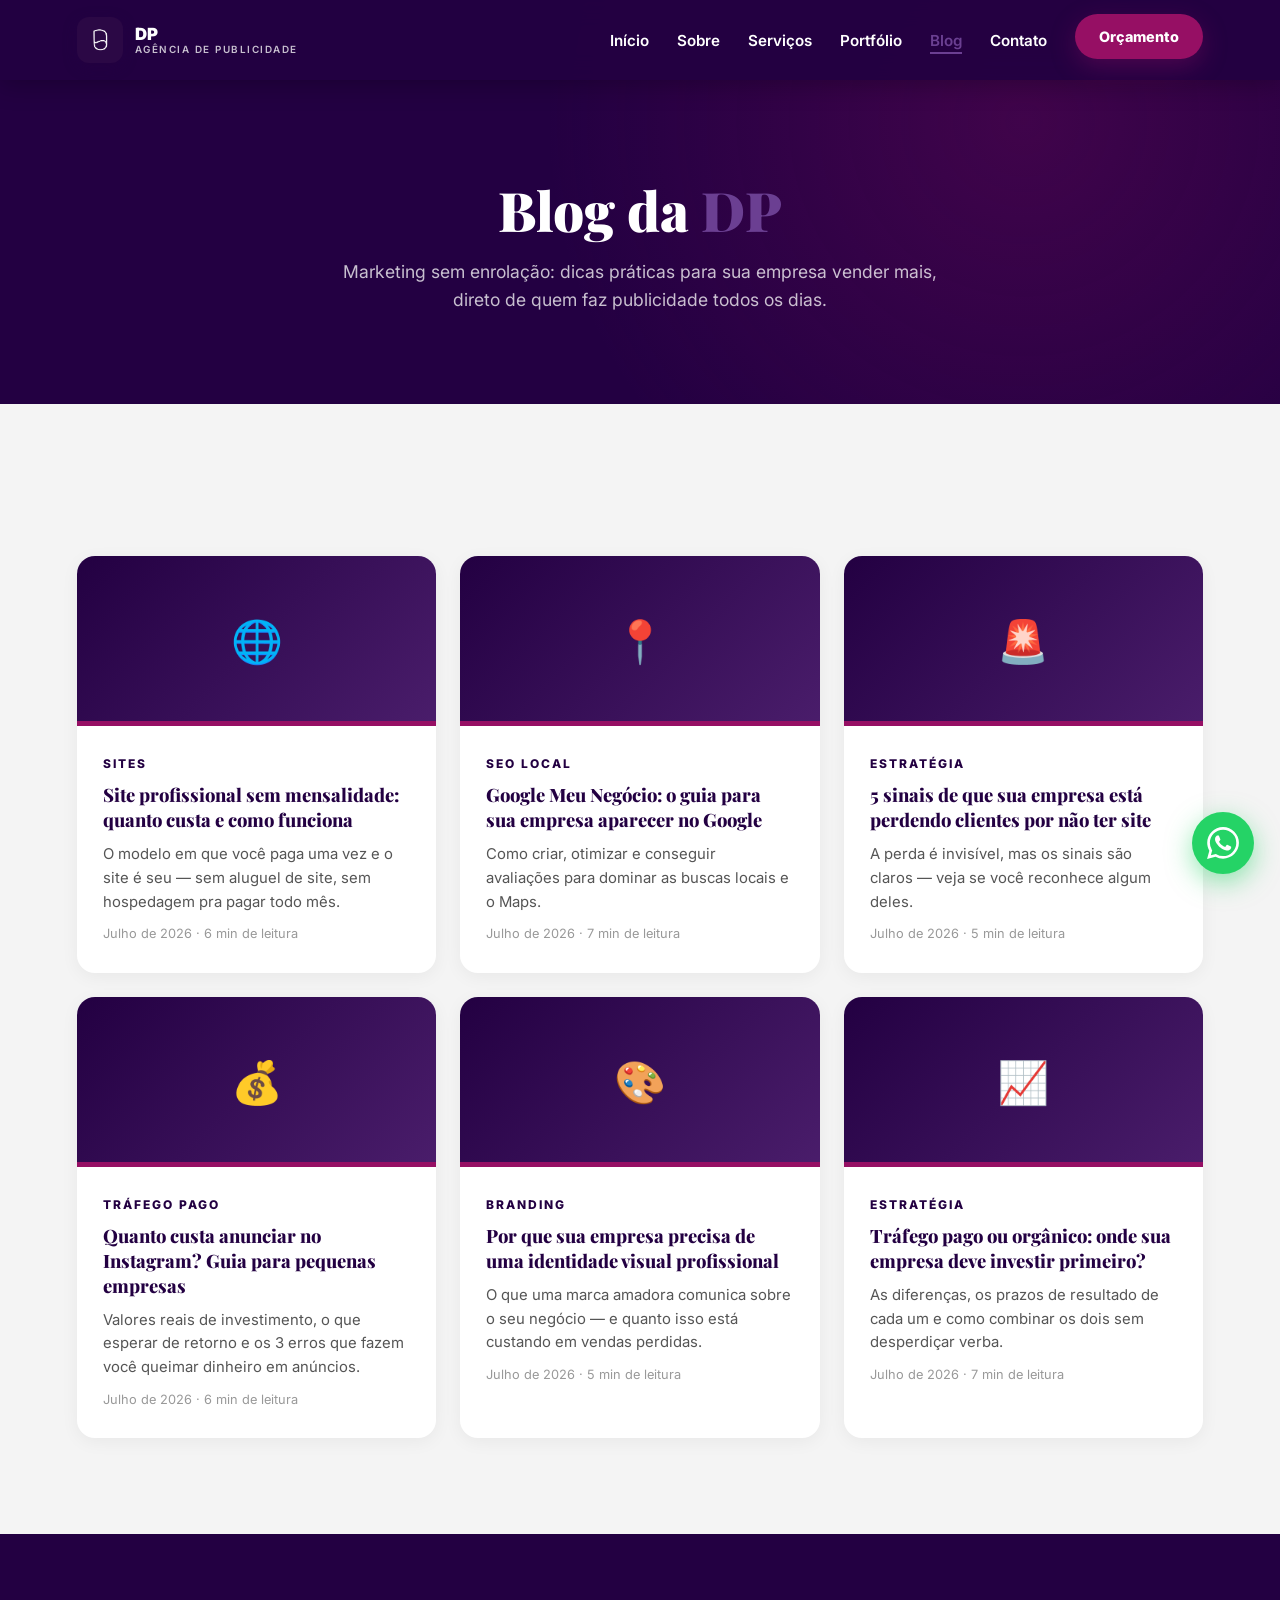
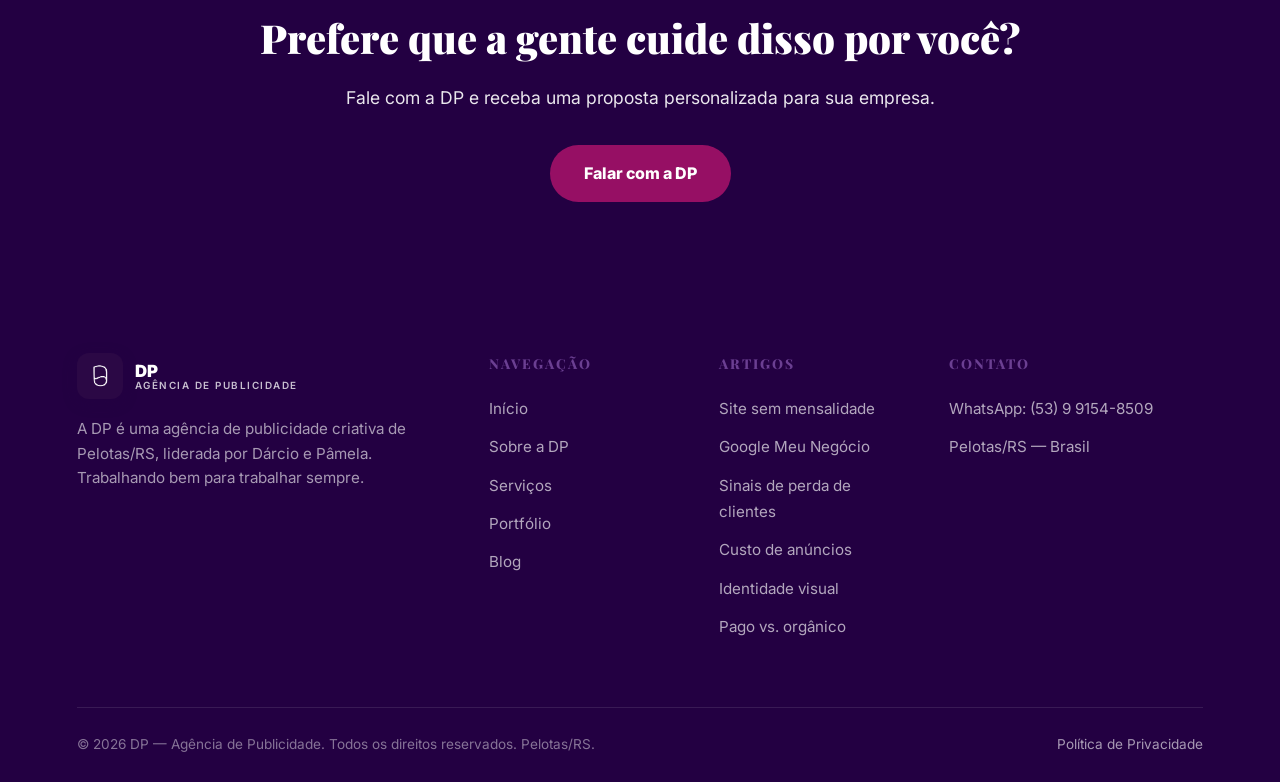
==== commit 27912d95: "Add files via upload" ====
--- a/blog.html
+++ b/blog.html
@@ -9,7 +9,7 @@
 <link rel="canonical" href="https://dpagenciadepublicidade-beep.github.io/sitedpagenciadepublicidade/blog.html">
 <link rel="icon" href="img/logo.png">
 <link href="https://fonts.cdnfonts.com/css/hatton" rel="stylesheet">
-<link href="https://fonts.googleapis.com/css2?family=Playfair+Display:wght@600;700;800&family=Antic&display=swap" rel="stylesheet">
+<link href="https://fonts.googleapis.com/css2?family=Playfair+Display:wght@600;700;800&family=Inter:wght@400;500;600;700&display=swap" rel="stylesheet">
 <link rel="stylesheet" href="css/estilo.css">
 </head>
 <body>
--- a/css/estilo.css
+++ b/css/estilo.css
@@ -2,20 +2,21 @@
    Títulos: fonte Hatton (fallback Playfair Display).
    Paleta: --roxo (ação), --roxo-profundo (fundo da logo). ===== */
 :root{
-  --roxo:#7C3AED;--roxo-escuro:#5B21B6;--roxo-claro:#9F67FF;--roxo-profundo:#26013F;
-  --preto:#0D0D0D;--preto-suave:#1A1A1A;--branco:#FFF;--cinza:#F4F4F4;--cinza-texto:#555;
+  --roxo:#230042;--roxo-escuro:#170030;--roxo-claro:#6B3F92;--roxo-profundo:#230042;
+  --roxo-cta:#960F64;--roxo-cta-escuro:#780C52;
+  --preto:#230042;--preto-suave:#33075C;--branco:#FFF;--cinza:#F4F4F4;--cinza-texto:#555;
   --sombra:0 10px 40px rgba(0,0,0,.10);--radius:18px;
 }
 *{margin:0;padding:0;box-sizing:border-box}
 html{scroll-behavior:smooth}
-body{font-family:'Antic','Segoe UI',system-ui,Arial,sans-serif;font-size:1.02rem;color:var(--preto);background:var(--branco);line-height:1.6;overflow-x:hidden}
+body{font-family:'Inter','Segoe UI',system-ui,Arial,sans-serif;font-size:1.02rem;color:var(--preto);background:var(--branco);line-height:1.6;overflow-x:hidden}
 img{max-width:100%}
 a{text-decoration:none;color:inherit}
 section{padding:96px 6%}
 .container{max-width:1180px;margin:0 auto}
 h1,h2,h3,h4{font-family:'Hatton','Playfair Display',Georgia,serif}
 h2.sec-title{font-size:clamp(1.9rem,4vw,2.8rem);font-weight:900;line-height:1.15;margin-bottom:14px}
-.sec-tag{display:inline-block;background:rgba(124,58,237,.12);color:var(--roxo);font-weight:700;font-size:.85rem;letter-spacing:2px;text-transform:uppercase;padding:6px 16px;border-radius:100px;margin-bottom:16px}
+.sec-tag{display:inline-block;background:rgba(35,0,66,.10);color:var(--roxo);font-weight:700;font-size:.85rem;letter-spacing:2px;text-transform:uppercase;padding:6px 16px;border-radius:100px;margin-bottom:16px}
 .sec-sub{color:var(--cinza-texto);max-width:640px;font-size:1.08rem}
 
 /* Animações */
@@ -29,25 +30,25 @@
 
 /* Botões */
 .btn{display:inline-block;font-weight:800;padding:16px 34px;border-radius:100px;font-size:1rem;transition:all .3s ease;cursor:pointer;border:none}
-.btn-roxo{background:var(--roxo);color:var(--branco);box-shadow:0 8px 24px rgba(124,58,237,.35)}
-.btn-roxo:hover{background:var(--roxo-escuro);transform:translateY(-3px);box-shadow:0 14px 32px rgba(124,58,237,.45)}
+.btn-roxo{background:var(--roxo-cta);color:var(--branco);box-shadow:0 8px 24px rgba(150,15,100,.35)}
+.btn-roxo:hover{background:var(--roxo-cta-escuro);transform:translateY(-3px);box-shadow:0 14px 32px rgba(150,15,100,.45)}
 .btn-outline{border:2px solid var(--branco);color:var(--branco);background:transparent}
 .btn-outline:hover{background:var(--branco);color:var(--preto)}
 .btn-preto{background:var(--preto);color:var(--branco)}
-.btn-preto:hover{background:var(--roxo);transform:translateY(-3px)}
+.btn-preto:hover{background:var(--roxo-cta);transform:translateY(-3px)}
 
 /* Header */
-header{position:fixed;top:0;left:0;width:100%;z-index:1000;padding:14px 6%;display:flex;justify-content:space-between;align-items:center;transition:all .35s ease;background:rgba(13,13,13,.95);backdrop-filter:blur(12px);box-shadow:0 4px 24px rgba(0,0,0,.25)}
+header{position:fixed;top:0;left:0;width:100%;z-index:1000;padding:14px 6%;display:flex;justify-content:space-between;align-items:center;transition:all .35s ease;background:rgba(35,0,66,.95);backdrop-filter:blur(12px);box-shadow:0 4px 24px rgba(0,0,0,.25)}
 header.transparente{background:transparent;box-shadow:none;padding:18px 6%}
 .logo{display:flex;align-items:center;gap:12px;color:var(--branco);font-weight:900}
-.logo img{width:46px;height:46px;border-radius:12px;box-shadow:0 4px 14px rgba(124,58,237,.4)}
+.logo img{width:46px;height:46px;border-radius:12px;box-shadow:0 4px 14px rgba(35,0,66,.4)}
 .logo-text{font-size:1.05rem;line-height:1.1}
 .logo-text small{display:block;font-size:.62rem;font-weight:600;opacity:.75;letter-spacing:1.5px;text-transform:uppercase}
 nav ul{display:flex;list-style:none;gap:28px;align-items:center}
 nav a{color:var(--branco);font-weight:600;font-size:.95rem;position:relative;padding:4px 0}
-nav a::after{content:'';position:absolute;bottom:0;left:0;width:0;height:2px;background:var(--roxo);transition:width .3s}
+nav a::after{content:'';position:absolute;bottom:0;left:0;width:0;height:2px;background:var(--roxo-claro);transition:width .3s}
 nav a:hover::after,nav a.ativo::after{width:100%}
-nav a.ativo{color:var(--roxo)}
+nav a.ativo{color:var(--roxo-claro)}
 nav .btn{padding:11px 24px;font-size:.9rem}
 nav .btn::after{display:none}
 .menu-toggle{display:none;background:none;border:none;cursor:pointer;z-index:1100}
@@ -57,59 +58,70 @@
 .menu-toggle.active span:nth-child(3){transform:rotate(-45deg) translate(6px,-6px)}
 
 /* Hero home */
-.hero{min-height:100vh;display:flex;align-items:center;background:radial-gradient(circle at 78% 22%,rgba(124,58,237,.28) 0%,transparent 42%),radial-gradient(circle at 15% 85%,rgba(124,58,237,.16) 0%,transparent 40%),var(--preto);color:var(--branco);position:relative;overflow:hidden;padding-top:120px}
+.hero{min-height:100vh;display:flex;align-items:center;background:radial-gradient(circle at 78% 22%,rgba(150,15,100,.28) 0%,transparent 42%),radial-gradient(circle at 15% 85%,rgba(150,15,100,.16) 0%,transparent 40%),var(--preto);color:var(--branco);position:relative;overflow:hidden;padding-top:120px}
 .hero::before{content:'DP';position:absolute;right:-4%;bottom:-14%;font-size:36vw;font-weight:900;color:rgba(255,255,255,.028);line-height:1;pointer-events:none;user-select:none}
-.hero-blob{position:absolute;width:480px;height:480px;border-radius:50%;background:var(--roxo);filter:blur(160px);opacity:.32;top:-120px;right:-80px;animation:flutuar 9s ease-in-out infinite}
+.hero-blob{position:absolute;width:480px;height:480px;border-radius:50%;background:var(--roxo-cta);filter:blur(160px);opacity:.32;top:-120px;right:-80px;animation:flutuar 9s ease-in-out infinite}
 @keyframes flutuar{0%,100%{transform:translateY(0) scale(1)}50%{transform:translateY(40px) scale(1.08)}}
 .hero .container{position:relative;z-index:2}
 .hero-tag{display:inline-flex;align-items:center;gap:8px;border:1px solid rgba(255,255,255,.22);padding:8px 20px;border-radius:100px;font-size:.85rem;font-weight:600;margin-bottom:28px;background:rgba(255,255,255,.05)}
-.hero-tag .dot{width:8px;height:8px;background:var(--roxo);border-radius:50%;animation:pulsar 1.6s infinite}
+.hero-tag .dot{width:8px;height:8px;background:var(--roxo-cta);border-radius:50%;animation:pulsar 1.6s infinite}
 @keyframes pulsar{0%,100%{opacity:1;transform:scale(1)}50%{opacity:.4;transform:scale(.8)}}
 .hero h1{font-size:clamp(2.4rem,6vw,4.4rem);font-weight:900;line-height:1.08;max-width:820px;letter-spacing:-1px}
-.hero h1 em{font-style:normal;color:var(--roxo)}
+.hero h1 em{font-style:normal;color:var(--roxo-claro)}
 .hero p{margin:26px 0 40px;font-size:clamp(1.05rem,2vw,1.3rem);color:rgba(255,255,255,.78);max-width:620px}
 .hero-ctas{display:flex;gap:18px;flex-wrap:wrap}
 .hero-stats{display:flex;gap:48px;margin-top:70px;flex-wrap:wrap}
-.hero-stats div strong{font-size:2rem;font-weight:900;color:var(--roxo);display:block}
+.hero-stats div strong{font-size:2rem;font-weight:900;color:var(--roxo-claro);display:block}
 .hero-stats div span{font-size:.9rem;color:rgba(255,255,255,.65)}
 
+/* Círculo "Sobre a DP" na home — roxo sólido com brilho animado */
+.sobre-circulo{position:relative;aspect-ratio:1/1;border-radius:50%;background:var(--roxo);display:flex;align-items:center;justify-content:center;box-shadow:0 10px 40px rgba(35,0,66,.35);overflow:hidden}
+.sobre-circulo::before{content:'';position:absolute;inset:-30%;background:conic-gradient(from 0deg,rgba(150,15,100,.35),transparent 30%,transparent 70%,rgba(150,15,100,.35));animation:girar 10s linear infinite}
+.sobre-circulo img{position:relative;z-index:1;width:55%;border-radius:50%}
+@keyframes girar{from{transform:rotate(0)}to{transform:rotate(360deg)}}
+
 /* Hero interno */
-.page-hero{background:radial-gradient(circle at 80% 30%,rgba(124,58,237,.25) 0%,transparent 45%),var(--preto);color:var(--branco);padding:180px 6% 90px;text-align:center}
+.page-hero{background:radial-gradient(circle at 80% 30%,rgba(150,15,100,.25) 0%,transparent 45%),var(--preto);color:var(--branco);padding:180px 6% 90px;text-align:center}
 .page-hero h1{font-size:clamp(2rem,5vw,3.4rem);font-weight:900;line-height:1.1;max-width:800px;margin:0 auto 18px}
-.page-hero h1 em{font-style:normal;color:var(--roxo)}
+.page-hero h1 em{font-style:normal;color:var(--roxo-claro)}
 .page-hero p{color:rgba(255,255,255,.75);max-width:640px;margin:0 auto;font-size:1.1rem}
 
 /* Cards genéricos */
 .grid-2{display:grid;grid-template-columns:1fr 1fr;gap:26px;margin-top:56px}
 .grid-3{display:grid;grid-template-columns:repeat(3,1fr);gap:24px;margin-top:56px}
 .grid-4{display:grid;grid-template-columns:repeat(4,1fr);gap:24px;margin-top:56px}
-.card{background:var(--branco);border-radius:var(--radius);padding:40px 34px;transition:all .4s ease;box-shadow:0 4px 18px rgba(0,0,0,.05)}
-.card:hover{transform:translateY(-8px);box-shadow:var(--sombra)}
+.card{background:var(--branco);border-radius:var(--radius);padding:40px 34px;transition:all .4s ease;box-shadow:0 4px 18px rgba(0,0,0,.05);border:2px solid transparent}
+.card:hover{transform:translateY(-8px) scale(1.02);box-shadow:var(--sombra);border-color:rgba(35,0,66,.35)}
 .card h3{font-size:1.25rem;font-weight:800;margin-bottom:10px}
 .card p{color:var(--cinza-texto);font-size:.97rem;margin-bottom:14px}
-.card .icone{width:58px;height:58px;border-radius:14px;background:rgba(124,58,237,.12);display:flex;align-items:center;justify-content:center;font-size:1.6rem;margin-bottom:20px}
+.card .icone{width:58px;height:58px;border-radius:14px;background:rgba(35,0,66,.10);display:flex;align-items:center;justify-content:center;font-size:1.6rem;margin-bottom:20px;transition:background .35s ease}
+.card:hover .icone{background:rgba(150,15,100,.16)}
 .card-escuro{background:var(--preto-suave);border:1px solid rgba(255,255,255,.08);color:var(--branco)}
 .card-escuro p{color:rgba(255,255,255,.62)}
-.card-escuro:hover{border-color:rgba(124,58,237,.5);box-shadow:0 20px 50px rgba(124,58,237,.15)}
+.card-escuro:hover{border-color:rgba(150,15,100,.5);box-shadow:0 20px 50px rgba(150,15,100,.15)}
+.card-escuro .icone{background:rgba(255,255,255,.08)}
+.card-escuro:hover .icone{background:rgba(150,15,100,.28)}
 .link-roxo{color:var(--roxo);font-weight:700;font-size:.92rem;display:inline-flex;align-items:center;gap:6px;transition:gap .3s}
 .link-roxo:hover{gap:12px}
 .fundo-cinza{background:var(--cinza)}
 .fundo-preto{background:var(--preto);color:var(--branco)}
 .fundo-preto .sec-sub{color:rgba(255,255,255,.65)}
+.fundo-preto .sec-tag{background:rgba(255,255,255,.08);color:var(--roxo-claro)}
 
 /* CTA faixa */
-.cta-faixa{background:linear-gradient(120deg,var(--roxo) 0%,var(--roxo-escuro) 100%);color:var(--branco);text-align:center;padding:72px 6%}
-.cta-faixa h2{font-size:clamp(1.7rem,3.6vw,2.5rem);font-weight:900;margin-bottom:14px}
-.cta-faixa p{opacity:.9;margin-bottom:32px;font-size:1.1rem}
-.cta-faixa .btn{background:var(--preto);color:var(--branco)}
-.cta-faixa .btn:hover{background:var(--branco);color:var(--preto);transform:translateY(-3px)}
+.cta-faixa{background:var(--roxo);color:var(--branco);text-align:center;padding:72px 6%}
+.cta-faixa h2{font-size:clamp(1.7rem,3.6vw,2.5rem);font-weight:900;margin-bottom:14px;color:var(--branco)}
+.cta-faixa p{opacity:.9;margin-bottom:32px;font-size:1.1rem;color:var(--branco)}
+.cta-faixa .btn{background:var(--roxo-cta);color:var(--branco)}
+.cta-faixa .btn:hover{background:var(--roxo-cta-escuro);transform:translateY(-3px)}
 
 /* Equipe (sobre) */
 .team-grid{display:grid;grid-template-columns:1fr 1fr;gap:32px;margin-top:56px}
 .team-card{background:var(--branco);border-radius:var(--radius);padding:46px 40px;text-align:center;box-shadow:0 4px 18px rgba(0,0,0,.05);transition:all .4s ease;position:relative;overflow:hidden}
 .team-card::before{content:'';position:absolute;top:0;left:0;width:100%;height:5px;background:var(--roxo)}
 .team-card:hover{transform:translateY(-8px);box-shadow:var(--sombra)}
-.avatar{width:120px;height:120px;border-radius:50%;margin:0 auto 22px;background:radial-gradient(circle at 32% 28%,var(--roxo-claro),var(--roxo) 60%,var(--roxo-escuro));display:flex;align-items:center;justify-content:center;color:#fff;font-size:2.6rem;font-weight:900;box-shadow:0 10px 30px rgba(124,58,237,.35)}
+.avatar{width:120px;height:120px;border-radius:50%;margin:0 auto 22px;background:var(--roxo);display:flex;align-items:center;justify-content:center;color:#fff;font-size:2.6rem;font-weight:900;box-shadow:0 10px 30px rgba(35,0,66,.35);animation:avatarGlow 3.2s ease-in-out infinite}
+@keyframes avatarGlow{0%,100%{box-shadow:0 10px 30px rgba(35,0,66,.35)}50%{box-shadow:0 10px 42px rgba(150,15,100,.5)}}
 .team-card h3{font-size:1.5rem;font-weight:900}
 .team-card .cargo{color:var(--roxo);font-weight:800;font-size:.85rem;letter-spacing:2px;text-transform:uppercase;display:block;margin:6px 0 18px}
 .team-card p{color:var(--cinza-texto);font-size:.98rem}
@@ -118,7 +130,7 @@
 /* Processo */
 .processo{display:grid;grid-template-columns:repeat(4,1fr);gap:24px;margin-top:56px;counter-reset:passo}
 .passo{background:var(--preto-suave);border:1px solid rgba(255,255,255,.08);border-radius:var(--radius);padding:34px 26px;position:relative;color:var(--branco)}
-.passo::before{counter-increment:passo;content:counter(passo,decimal-leading-zero);font-size:2.4rem;font-weight:900;color:var(--roxo);display:block;margin-bottom:12px}
+.passo::before{counter-increment:passo;content:counter(passo,decimal-leading-zero);font-size:2.4rem;font-weight:900;color:var(--roxo-cta);display:block;margin-bottom:12px}
 .passo h3{font-size:1.1rem;font-weight:800;margin-bottom:8px}
 .passo p{color:rgba(255,255,255,.62);font-size:.92rem}
 
@@ -135,48 +147,48 @@
 .port-item{aspect-ratio:4/3;border-radius:var(--radius);overflow:hidden;position:relative;cursor:pointer;background:var(--preto)}
 .port-visual{position:absolute;inset:0;display:flex;align-items:center;justify-content:center;transition:transform .5s ease;overflow:hidden}
 .port-item:hover .port-visual{transform:scale(1.06)}
-.port-info{position:absolute;inset:0;background:linear-gradient(to top,rgba(13,13,13,.94) 0%,transparent 55%);display:flex;flex-direction:column;justify-content:flex-end;padding:26px;opacity:0;transition:opacity .4s}
+.port-info{position:absolute;inset:0;background:linear-gradient(to top,rgba(35,0,66,.94) 0%,transparent 55%);display:flex;flex-direction:column;justify-content:flex-end;padding:26px;opacity:0;transition:opacity .4s}
 .port-item:hover .port-info{opacity:1}
 .port-info h3{color:var(--branco);font-size:1.12rem;font-weight:800}
-.port-info span{color:var(--roxo);font-size:.85rem;font-weight:700;text-transform:uppercase;letter-spacing:1px}
+.port-info span{color:var(--roxo-claro);font-size:.85rem;font-weight:700;text-transform:uppercase;letter-spacing:1px}
 .mock{width:100%;height:100%;display:flex;flex-direction:column;align-items:center;justify-content:center;gap:12px}
 .mock-cafe{background:#2B1D12}
 .mock-cafe .selo{width:74px;height:74px;border-radius:50%;border:2.5px solid #D9A05B;display:flex;align-items:center;justify-content:center;color:#D9A05B;font-weight:900;font-size:1.5rem;font-family:Georgia,serif}
 .mock-cafe .nome{color:#F4E9DC;font-family:Georgia,serif;letter-spacing:5px;font-size:.85rem;text-transform:uppercase}
 .mock-cafe .paleta{display:flex;gap:8px}
 .mock-cafe .paleta i{width:22px;height:22px;border-radius:6px;display:block}
-.mock-verao{background:linear-gradient(135deg,#7C3AED,#FFB347);position:relative}
+.mock-verao{background:linear-gradient(135deg,#230042,#FFB347);position:relative}
 .mock-verao h4{font-size:1.8rem;font-weight:900;color:#fff;font-style:italic;line-height:1;text-align:center;text-shadow:0 4px 18px rgba(0,0,0,.2);transform:rotate(-4deg)}
 .mock-verao .sol{position:absolute;top:14px;right:16px;width:44px;height:44px;border-radius:50%;background:#E9D5FF;box-shadow:0 0 30px 8px rgba(233,213,255,.8)}
 .mock-verao small{color:rgba(255,255,255,.95);font-weight:700;letter-spacing:3px;font-size:.7rem}
-.mock-social{background:#111;display:grid;grid-template-columns:repeat(3,1fr);grid-template-rows:repeat(3,1fr);gap:5px;padding:18px}
+.mock-social{background:#230042;display:grid;grid-template-columns:repeat(3,1fr);grid-template-rows:repeat(3,1fr);gap:5px;padding:18px}
 .mock-social i{border-radius:8px;display:block}
-.mock-social i:nth-child(odd){background:linear-gradient(135deg,#7C3AED,#5B21B6)}
-.mock-social i:nth-child(even){background:#2A2A2A;display:flex;align-items:center;justify-content:center}
-.mock-social i:nth-child(even)::after{content:'Aa';color:#7C3AED;font-weight:900;font-size:.9rem}
-.mock-trafego{background:#101418;align-items:flex-start;padding:26px;gap:8px}
+.mock-social i:nth-child(odd){background:linear-gradient(135deg,#960F64,#230042)}
+.mock-social i:nth-child(even){background:#3B0A5C;display:flex;align-items:center;justify-content:center}
+.mock-social i:nth-child(even)::after{content:'Aa';color:#C158A0;font-weight:900;font-size:.9rem}
+.mock-trafego{background:#1C0038;align-items:flex-start;padding:26px;gap:8px}
 .mock-trafego .roas{color:#4ADE80;font-size:1.9rem;font-weight:900}
 .mock-trafego .lbl{color:rgba(255,255,255,.55);font-size:.72rem;letter-spacing:2px;text-transform:uppercase}
 .mock-trafego .barras{display:flex;align-items:flex-end;gap:8px;height:64px;margin-top:6px}
-.mock-trafego .barras i{width:16px;border-radius:4px 4px 0 0;background:linear-gradient(to top,#7C3AED,#9F67FF);display:block}
-.mock-video{background:linear-gradient(135deg,#1A1A1A,#333);position:relative}
-.mock-video .play{width:64px;height:64px;border-radius:50%;background:#7C3AED;display:flex;align-items:center;justify-content:center;box-shadow:0 8px 30px rgba(124,58,237,.5)}
+.mock-trafego .barras i{width:16px;border-radius:4px 4px 0 0;background:linear-gradient(to top,#960F64,#C158A0);display:block}
+.mock-video{background:linear-gradient(135deg,#33075C,#4A1D6B);position:relative}
+.mock-video .play{width:64px;height:64px;border-radius:50%;background:#960F64;display:flex;align-items:center;justify-content:center;box-shadow:0 8px 30px rgba(150,15,100,.5)}
 .mock-video .play::after{content:'';border-style:solid;border-width:11px 0 11px 18px;border-color:transparent transparent transparent #fff;margin-left:4px}
 .mock-video .timeline{position:absolute;bottom:20px;left:20px;right:20px;height:5px;border-radius:5px;background:rgba(255,255,255,.2)}
-.mock-video .timeline::before{content:'';position:absolute;left:0;top:0;bottom:0;width:62%;border-radius:5px;background:#7C3AED}
+.mock-video .timeline::before{content:'';position:absolute;left:0;top:0;bottom:0;width:62%;border-radius:5px;background:#960F64}
 .mock-rebrand{flex-direction:row;gap:0;padding:0}
 .mock-rebrand .antes,.mock-rebrand .depois{flex:1;height:100%;display:flex;flex-direction:column;align-items:center;justify-content:center;gap:8px}
 .mock-rebrand .antes{background:#D8D2C4;color:#7A7263;font-family:Georgia,serif}
 .mock-rebrand .antes b{font-size:1.05rem;letter-spacing:1px}
-.mock-rebrand .depois{background:#0D0D0D;color:#fff}
-.mock-rebrand .depois b{font-size:1.2rem;font-weight:900;letter-spacing:2px;color:#7C3AED}
+.mock-rebrand .depois{background:#230042;color:#fff}
+.mock-rebrand .depois b{font-size:1.2rem;font-weight:900;letter-spacing:2px;color:#C158A0}
 .mock-rebrand small{font-size:.6rem;letter-spacing:2px;text-transform:uppercase;opacity:.7}
 .mock-imob{background:linear-gradient(135deg,#0F2A3D,#1B4965);color:#fff}
 .mock-imob b{font-size:1.3rem;font-weight:900;letter-spacing:3px}
-.mock-imob .tag-venda{background:#7C3AED;color:#fff;font-size:.7rem;font-weight:800;letter-spacing:2px;padding:5px 14px;border-radius:100px}
+.mock-imob .tag-venda{background:#960F64;color:#fff;font-size:.7rem;font-weight:800;letter-spacing:2px;padding:5px 14px;border-radius:100px}
 .mock-imob small{opacity:.7;font-size:.75rem}
-.mock-fit{background:linear-gradient(135deg,#111,#2A2A2A);color:#fff;position:relative}
-.mock-fit b{font-size:1.6rem;font-weight:900;font-style:italic;color:#7C3AED}
+.mock-fit{background:linear-gradient(135deg,#230042,#4A1D6B);color:#fff;position:relative}
+.mock-fit b{font-size:1.6rem;font-weight:900;font-style:italic;color:#C158A0}
 .mock-fit small{letter-spacing:3px;font-size:.7rem;opacity:.8}
 .mock-fit .halter{font-size:2rem}
 .mock-doce{background:#FFE9F0;color:#B03060}
@@ -187,8 +199,8 @@
 /* Blog */
 .post-card{background:var(--branco);border-radius:var(--radius);overflow:hidden;box-shadow:0 4px 18px rgba(0,0,0,.05);transition:all .4s ease;display:flex;flex-direction:column}
 .post-card:hover{transform:translateY(-8px);box-shadow:var(--sombra)}
-.post-capa{height:170px;display:flex;align-items:center;justify-content:center;font-size:2.6rem;background:linear-gradient(135deg,var(--preto),#2A2A2A);position:relative}
-.post-capa::after{content:'';position:absolute;left:0;bottom:0;width:100%;height:5px;background:var(--roxo)}
+.post-capa{height:170px;display:flex;align-items:center;justify-content:center;font-size:2.6rem;background:linear-gradient(135deg,var(--preto),#4A1D6B);position:relative}
+.post-capa::after{content:'';position:absolute;left:0;bottom:0;width:100%;height:5px;background:var(--roxo-cta)}
 .post-corpo{padding:28px 26px;display:flex;flex-direction:column;gap:10px;flex:1}
 .post-corpo .cat{color:var(--roxo);font-weight:800;font-size:.75rem;letter-spacing:2px;text-transform:uppercase}
 .post-corpo h3{font-size:1.15rem;font-weight:800;line-height:1.35}
@@ -204,7 +216,7 @@
 .artigo p{color:#333;margin-bottom:16px;font-size:1.04rem}
 .artigo ul,.artigo ol{margin:0 0 16px 22px;color:#333}
 .artigo li{margin-bottom:8px}
-.artigo .destaque{background:rgba(124,58,237,.08);border-left:5px solid var(--roxo);padding:20px 24px;border-radius:0 14px 14px 0;margin:26px 0;font-weight:600}
+.artigo .destaque{background:rgba(35,0,66,.06);border-left:5px solid var(--roxo);padding:20px 24px;border-radius:0 14px 14px 0;margin:26px 0;font-weight:600}
 .artigo .cta-artigo{background:var(--preto);color:#fff;border-radius:var(--radius);padding:34px;text-align:center;margin-top:44px}
 .artigo .cta-artigo h3{margin:0 0 8px}
 .artigo .cta-artigo p{color:rgba(255,255,255,.7);margin-bottom:20px}
@@ -221,7 +233,7 @@
 .contato-info{display:flex;flex-direction:column;gap:22px}
 .info-card{background:var(--branco);border-radius:var(--radius);padding:28px 30px;display:flex;gap:20px;align-items:flex-start;box-shadow:0 4px 18px rgba(0,0,0,.05);transition:transform .3s}
 .info-card:hover{transform:translateX(8px)}
-.info-icone{width:52px;height:52px;min-width:52px;border-radius:14px;background:rgba(124,58,237,.12);display:flex;align-items:center;justify-content:center;font-size:1.4rem}
+.info-icone{width:52px;height:52px;min-width:52px;border-radius:14px;background:rgba(35,0,66,.10);display:flex;align-items:center;justify-content:center;font-size:1.4rem}
 .info-card h3{font-size:1.05rem;font-weight:800;margin-bottom:4px}
 .info-card p,.info-card a{color:var(--cinza-texto);font-size:.95rem}
 .info-card a.whats-link{color:var(--roxo);font-weight:800;font-size:1.05rem}
@@ -233,15 +245,15 @@
 footer{background:var(--preto);color:var(--branco);padding:72px 6% 0}
 .footer-grid{max-width:1180px;margin:0 auto;display:grid;grid-template-columns:2fr 1fr 1fr 1.4fr;gap:48px;padding-bottom:56px}
 .footer-sobre p{color:rgba(255,255,255,.6);font-size:.95rem;margin-top:18px;max-width:340px}
-.footer-col h4{font-size:.85rem;text-transform:uppercase;letter-spacing:2px;color:var(--roxo);margin-bottom:20px;font-weight:800}
+.footer-col h4{font-size:.85rem;text-transform:uppercase;letter-spacing:2px;color:var(--roxo-claro);margin-bottom:20px;font-weight:800}
 .footer-col ul{list-style:none}
 .footer-col li{margin-bottom:12px}
 .footer-col a{color:rgba(255,255,255,.65);font-size:.95rem;transition:color .3s}
-.footer-col a:hover{color:var(--roxo)}
+.footer-col a:hover{color:var(--roxo-claro)}
 .footer-base{border-top:1px solid rgba(255,255,255,.1);padding:26px 0;display:flex;justify-content:space-between;align-items:center;max-width:1180px;margin:0 auto;flex-wrap:wrap;gap:12px}
 .footer-base p{color:rgba(255,255,255,.45);font-size:.85rem}
 .footer-base a{color:rgba(255,255,255,.6);font-size:.85rem}
-.footer-base a:hover{color:var(--roxo)}
+.footer-base a:hover{color:var(--roxo-claro)}
 
 /* WhatsApp flutuante */
 .whats-float{position:fixed;bottom:26px;right:26px;width:62px;height:62px;background:#25D366;border-radius:50%;display:flex;align-items:center;justify-content:center;z-index:900;box-shadow:0 8px 26px rgba(37,211,102,.5);transition:transform .3s;animation:pulsarWhats 2.4s infinite}
@@ -276,12 +288,12 @@
 .cases-grid{display:grid;grid-template-columns:repeat(3,1fr);gap:24px;margin-top:56px}
 @media(max-width:1024px){.cases-grid{grid-template-columns:repeat(2,1fr)}}
 @media(max-width:640px){.cases-grid{grid-template-columns:1fr}}
-.case-item{background:var(--branco);border-radius:var(--radius);overflow:hidden;cursor:pointer;box-shadow:0 4px 18px rgba(0,0,0,.06);transition:transform .35s ease,box-shadow .35s ease;border:1px solid #EEE}
-.case-item:hover{transform:translateY(-8px);box-shadow:0 20px 50px rgba(124,58,237,.18)}
+.case-item{display:block;background:var(--branco);border-radius:var(--radius);overflow:hidden;cursor:pointer;box-shadow:0 4px 18px rgba(0,0,0,.06);transition:transform .35s ease,box-shadow .35s ease;border:1px solid #EEE}
+.case-item:hover{transform:translateY(-8px);box-shadow:0 20px 50px rgba(150,15,100,.18)}
 .case-browser{display:flex;align-items:center;gap:10px;background:var(--roxo-profundo);padding:10px 14px}
 .case-browser .dots{display:flex;gap:5px}
 .case-browser .dots i{width:9px;height:9px;border-radius:50%;background:rgba(255,255,255,.25);display:block}
-.case-browser .dots i:first-child{background:#9F67FF}
+.case-browser .dots i:first-child{background:var(--roxo-claro)}
 .case-url{color:rgba(255,255,255,.6);font-size:.72rem;letter-spacing:.5px;white-space:nowrap;overflow:hidden;text-overflow:ellipsis}
 .case-body{padding:24px 22px}
 .case-tag{color:var(--roxo);font-weight:800;font-size:.72rem;letter-spacing:2px;text-transform:uppercase}
@@ -291,7 +303,7 @@
 .case-play::before{content:'';width:0;height:0;border-style:solid;border-width:6px 0 6px 10px;border-color:transparent transparent transparent var(--roxo)}
 .case-item:hover .case-play{text-decoration:underline}
 /* Simulador (modal com iframe — abre por cima, sem sair da página) */
-.sim-overlay{position:fixed;inset:0;background:rgba(13,13,13,.82);backdrop-filter:blur(6px);z-index:2000;display:none;align-items:center;justify-content:center;padding:3vh 3vw}
+.sim-overlay{position:fixed;inset:0;background:rgba(35,0,66,.82);backdrop-filter:blur(6px);z-index:2000;display:none;align-items:center;justify-content:center;padding:3vh 3vw}
 .sim-overlay.aberto{display:flex;animation:simFade .3s ease}
 @keyframes simFade{from{opacity:0}to{opacity:1}}
 .sim-janela{width:min(1150px,100%);height:90vh;background:#fff;border-radius:16px;overflow:hidden;display:flex;flex-direction:column;box-shadow:0 40px 120px rgba(0,0,0,.5);animation:simSobe .35s cubic-bezier(.2,.7,.3,1)}
@@ -311,7 +323,7 @@
 
 /* ===== Animações extras (v2) ===== */
 /* barra de progresso de leitura (injetada pelo main.js) */
-.scroll-progress{position:fixed;top:0;left:0;height:3px;width:0;background:linear-gradient(90deg,var(--roxo),var(--roxo-claro));z-index:2001}
+.scroll-progress{position:fixed;top:0;left:0;height:3px;width:0;background:linear-gradient(90deg,var(--roxo-cta),var(--roxo-claro));z-index:2001}
 /* brilho que atravessa os botões no hover */
 .btn{position:relative;overflow:hidden}
 .btn::before{content:'';position:absolute;top:0;left:-80%;width:50%;height:100%;background:linear-gradient(105deg,transparent,rgba(255,255,255,.35),transparent);transform:skewX(-20deg);transition:left .6s ease;pointer-events:none}
@@ -330,19 +342,12 @@
 .post-capa{transition:transform .3s}
 .post-card:hover .post-capa{animation:capaPulsa 1.1s ease infinite}
 @keyframes capaPulsa{0%,100%{transform:translateY(0)}50%{transform:translateY(-7px)}}
-/* faixa marquee (home) */
-.marquee{background:var(--roxo-profundo);overflow:hidden;padding:16px 0;white-space:nowrap;border-top:1px solid rgba(255,255,255,.08);border-bottom:1px solid rgba(255,255,255,.08)}
-.marquee-track{display:inline-block;animation:desliza 26s linear infinite}
-.marquee:hover .marquee-track{animation-play-state:paused}
-.marquee span{font-family:'Hatton','Playfair Display',Georgia,serif;color:rgba(255,255,255,.85);font-size:1.02rem;letter-spacing:2px;margin:0 18px}
-.marquee em{color:var(--roxo-claro);font-style:normal;margin:0 6px}
-@keyframes desliza{from{transform:translateX(0)}to{transform:translateX(-50%)}}
 /* stats do hero sobem com contador (JS) + destaque */
 .hero-stats div strong{transition:transform .3s}
 .hero-stats div:hover strong{transform:scale(1.12)}
 /* respeito a quem prefere menos movimento */
 @media(prefers-reduced-motion:reduce){
   .btn::before{display:none}
-  .marquee-track,.post-card:hover .post-capa,.card:hover .icone,.hero-blob{animation:none!important}
+  .post-card:hover .post-capa,.card:hover .icone,.hero-blob,.avatar,.sobre-circulo{animation:none!important}
   .reveal,.reveal-left,.reveal-right{opacity:1!important;transform:none!important;transition:none!important}
 }
